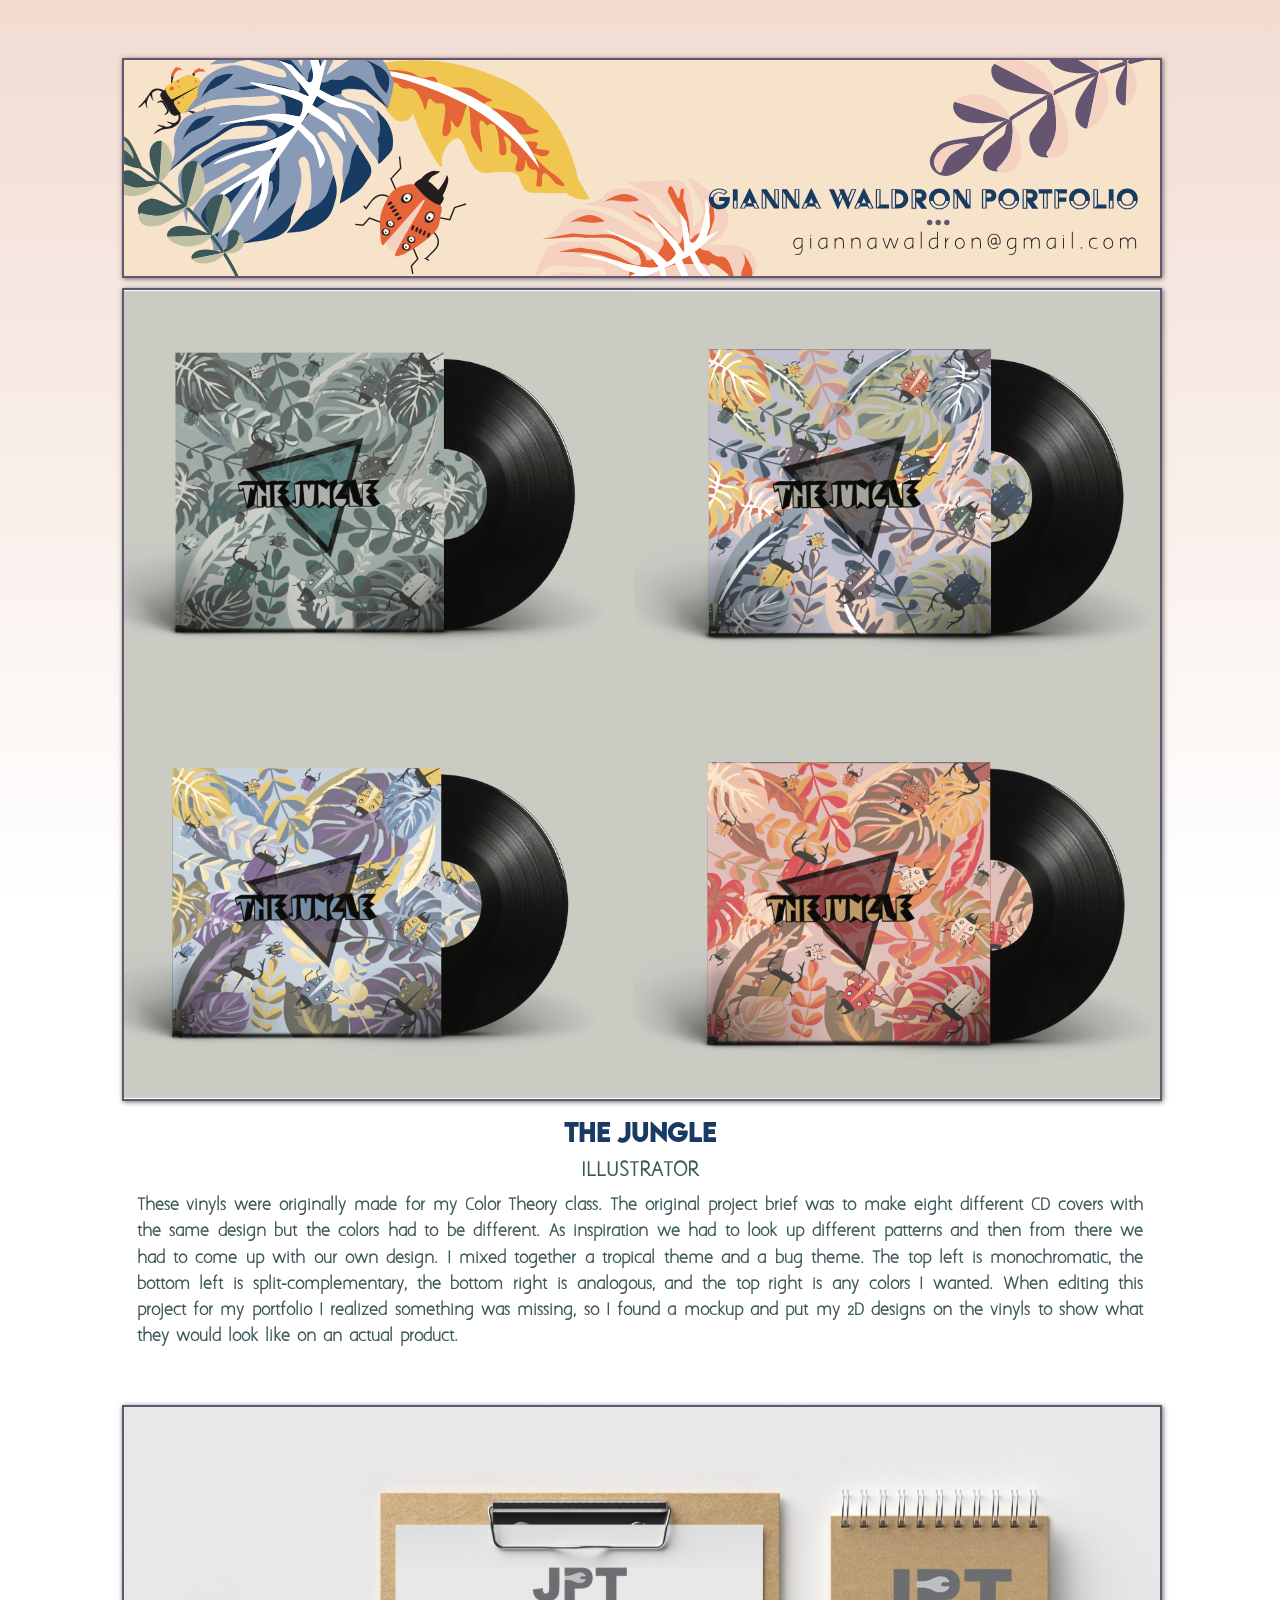
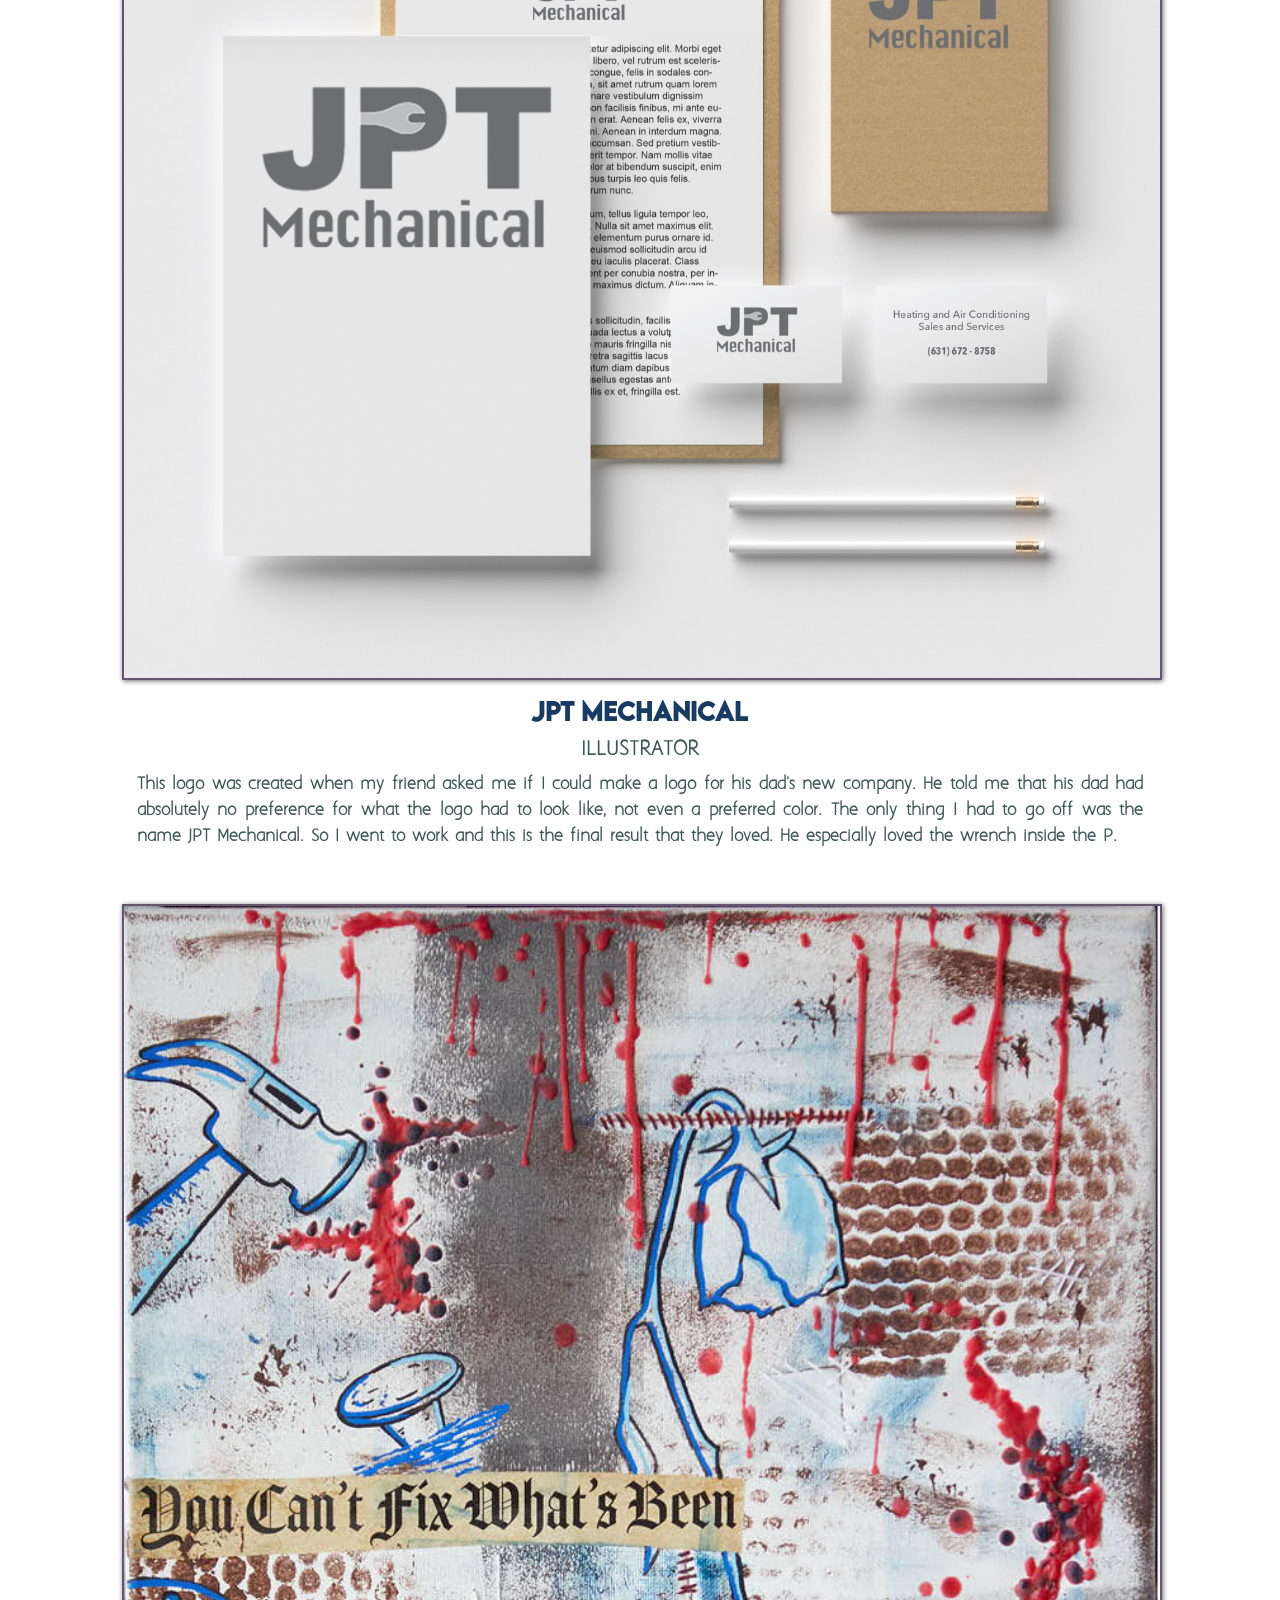
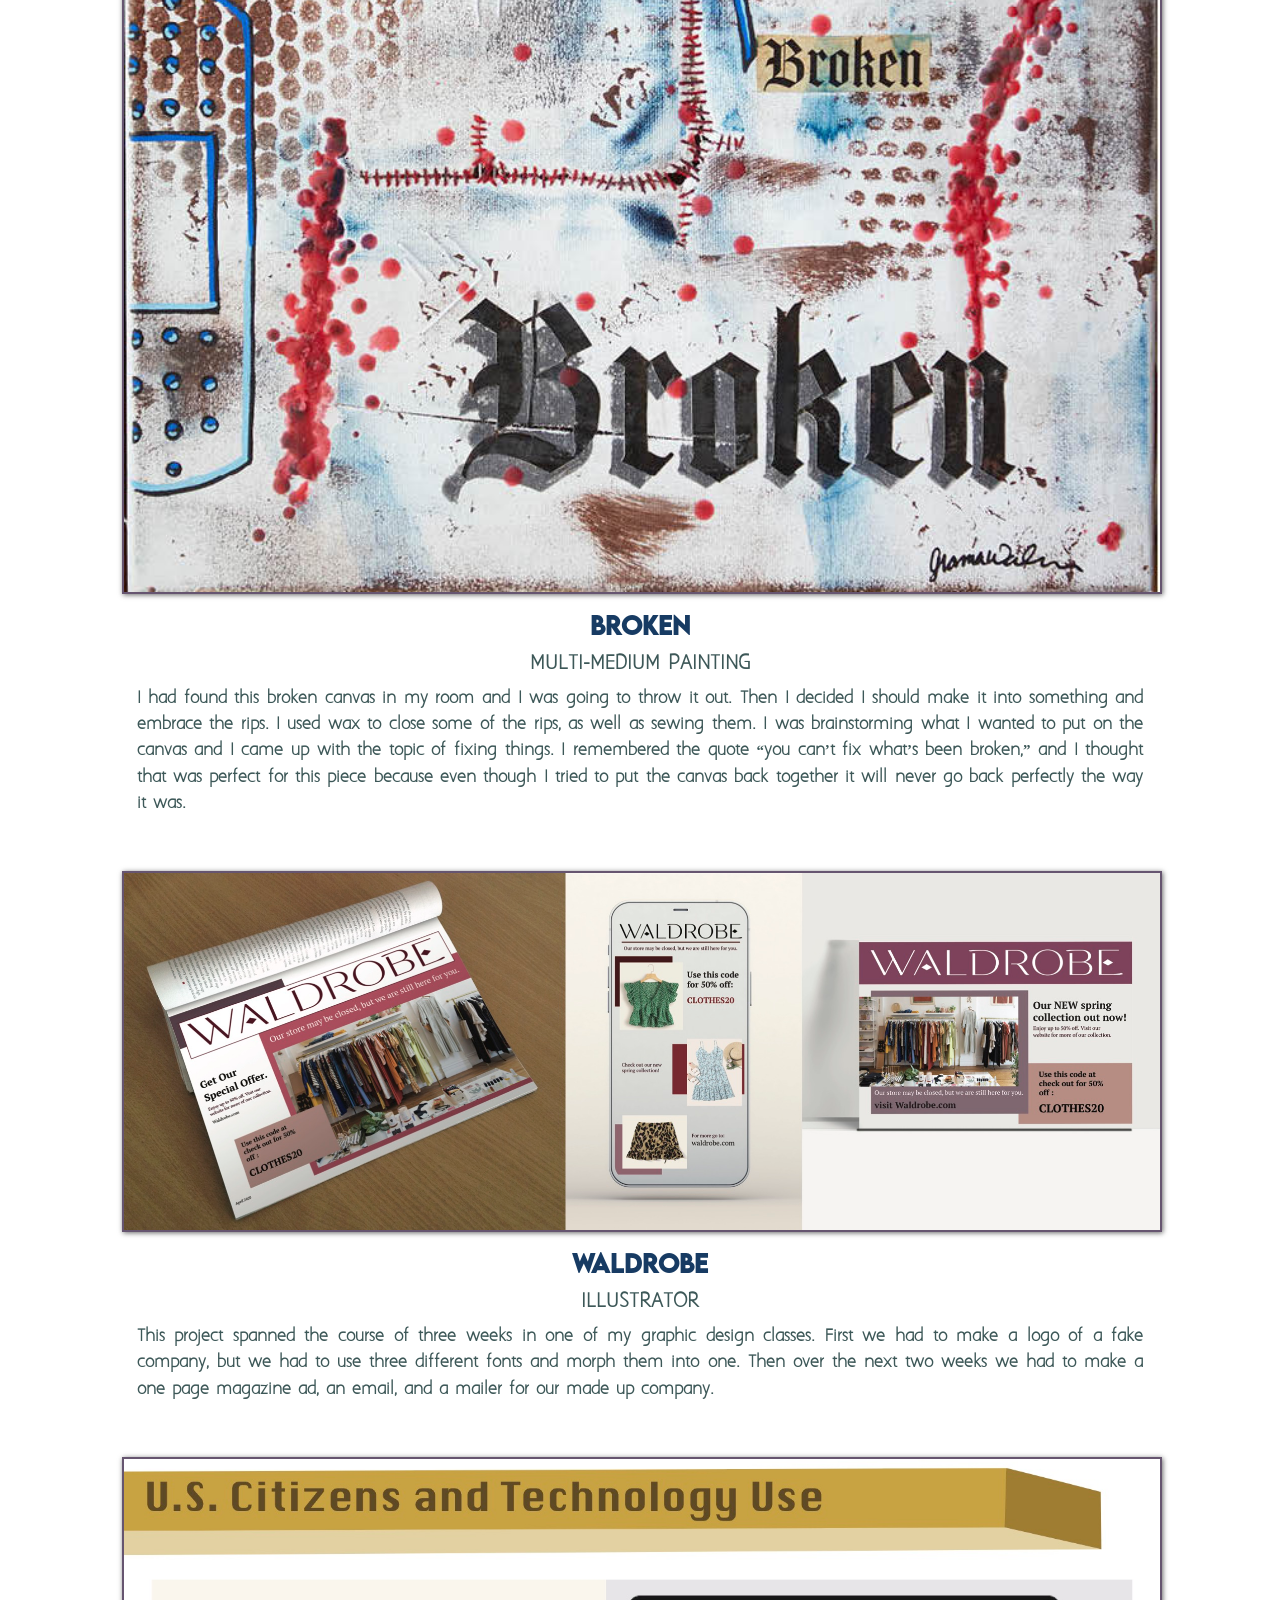
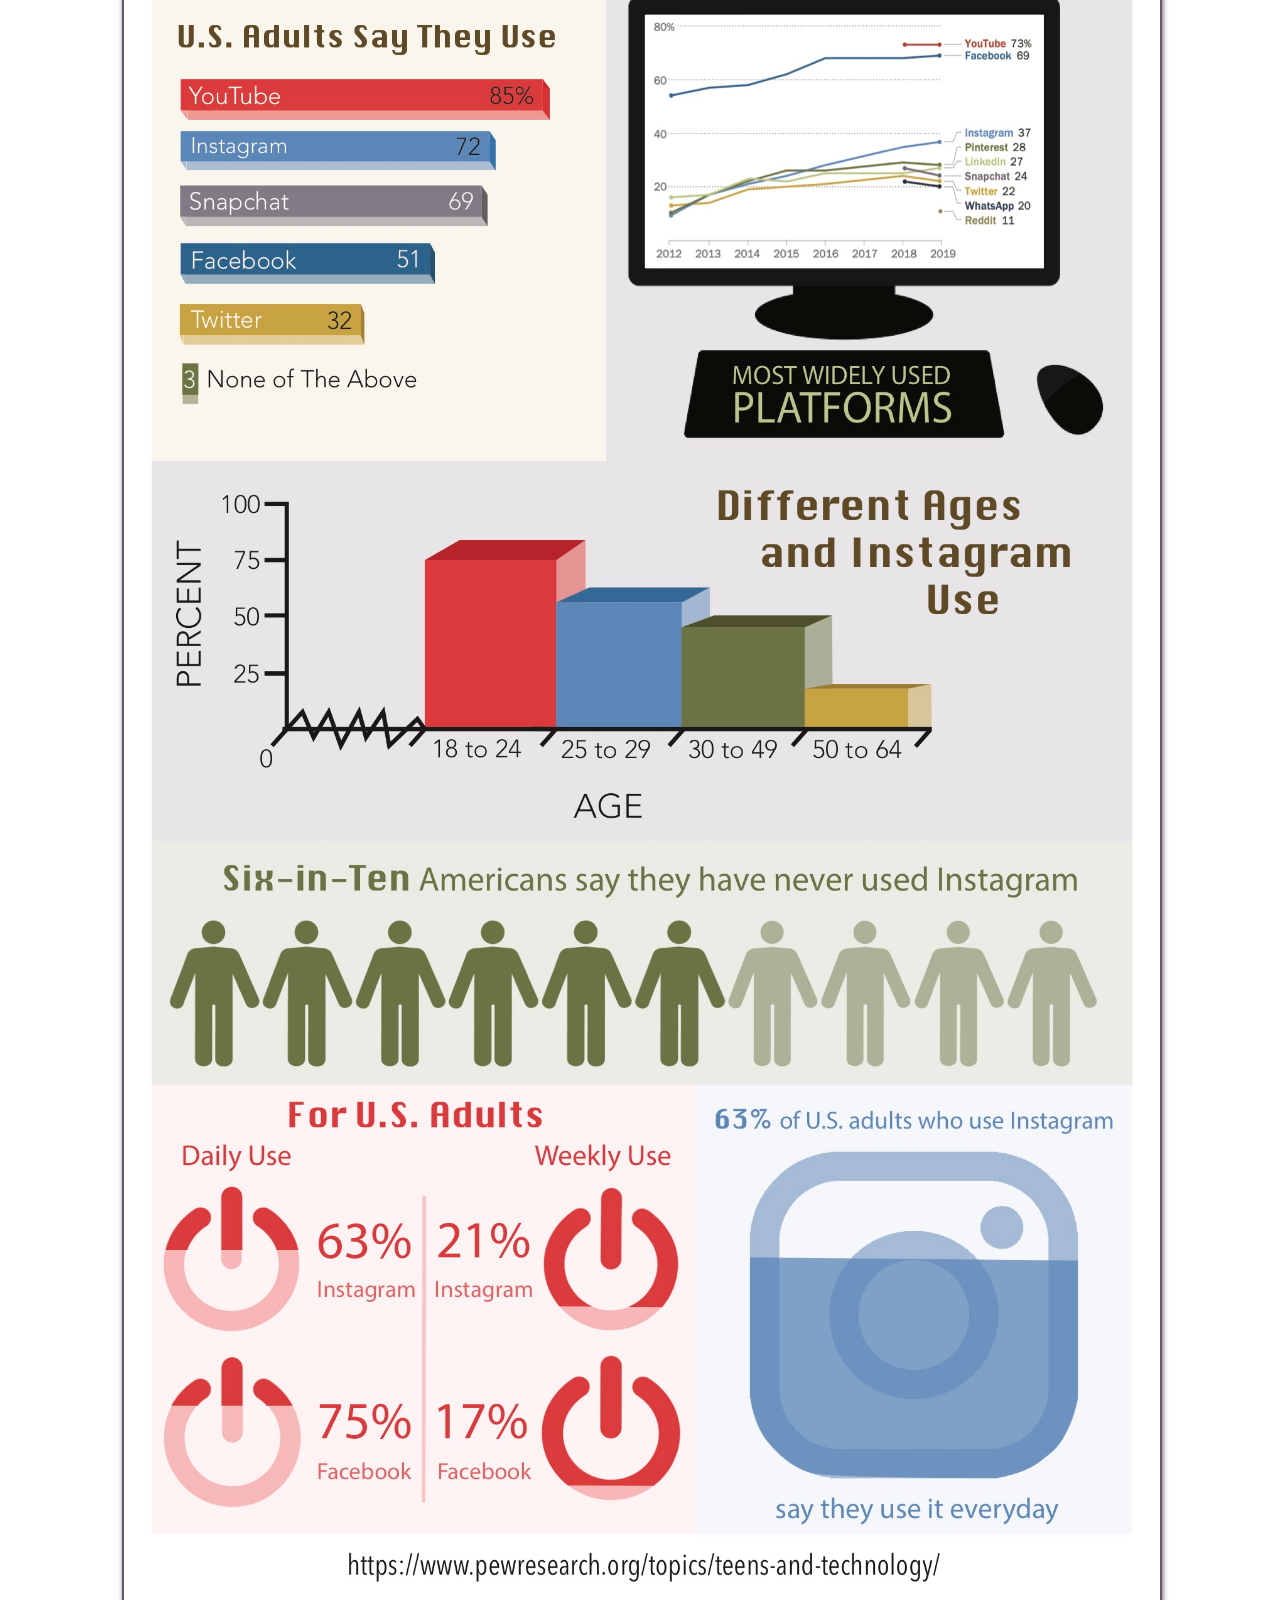
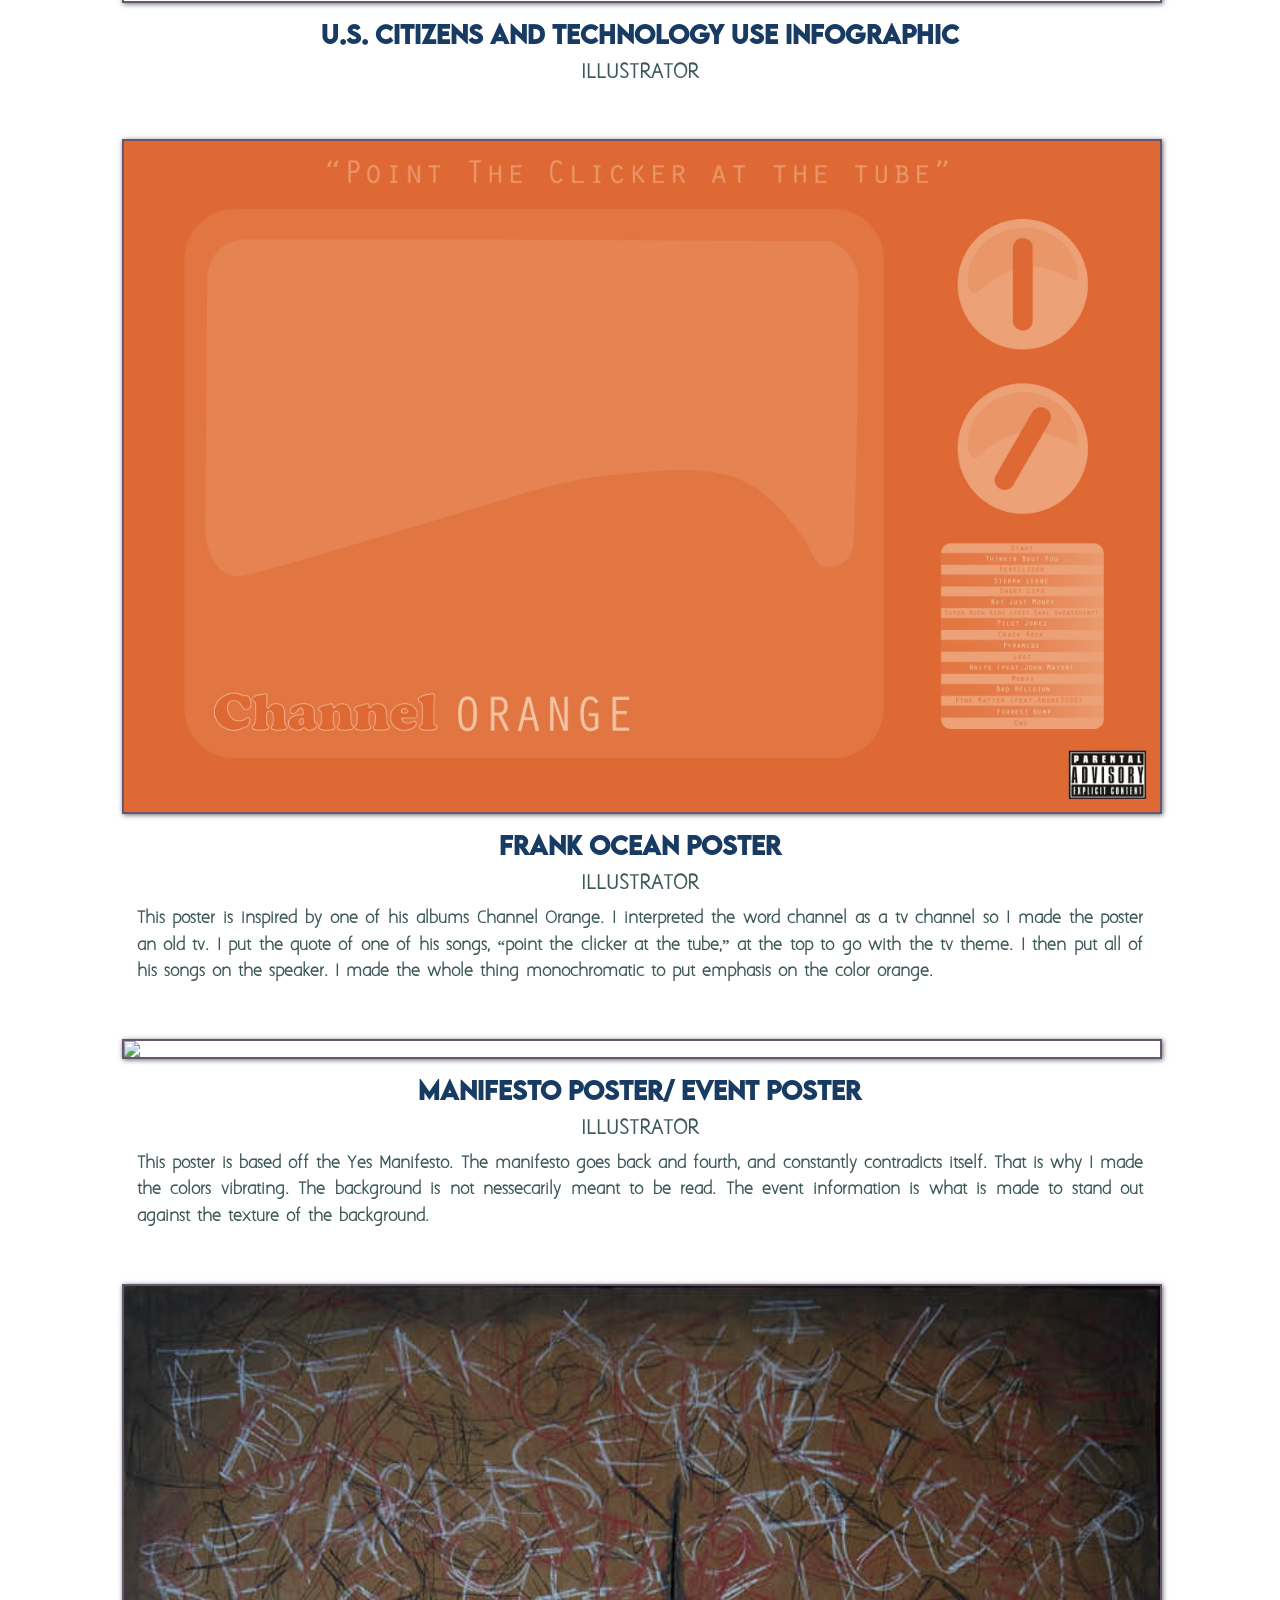
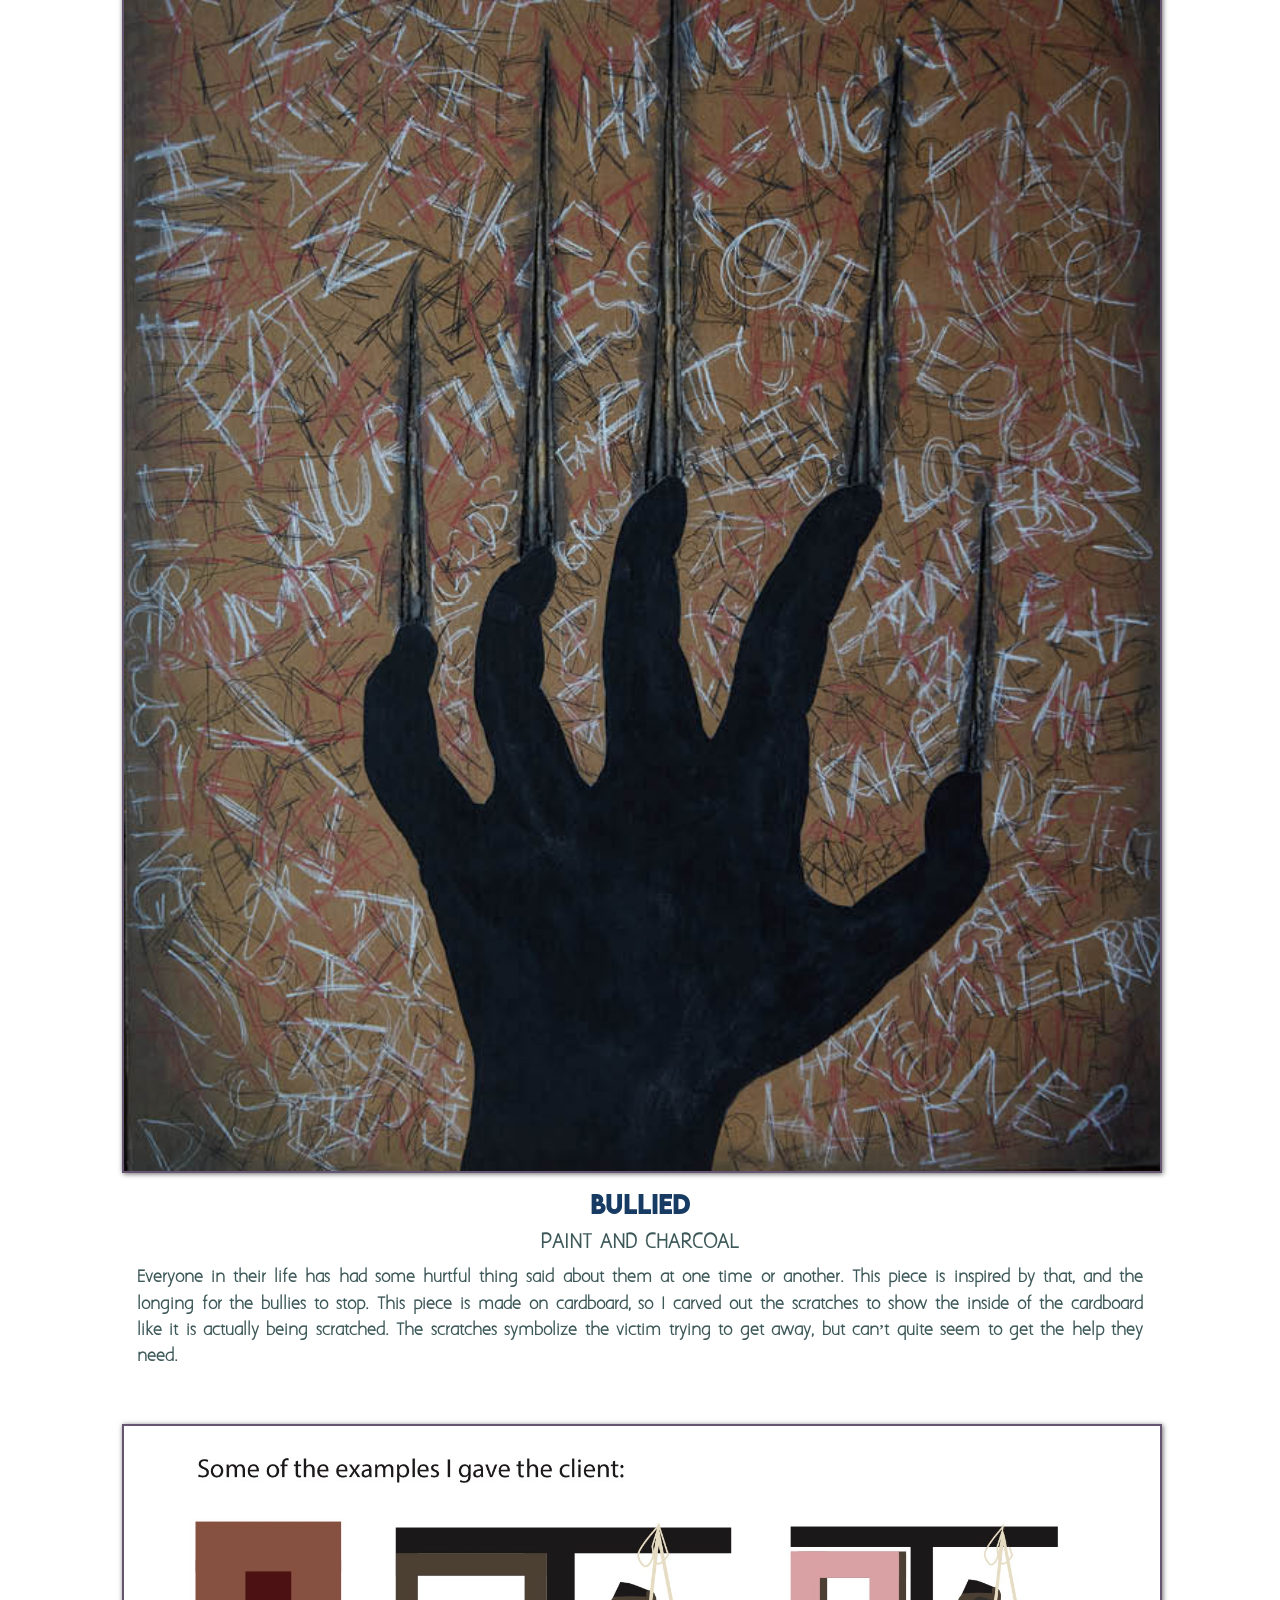
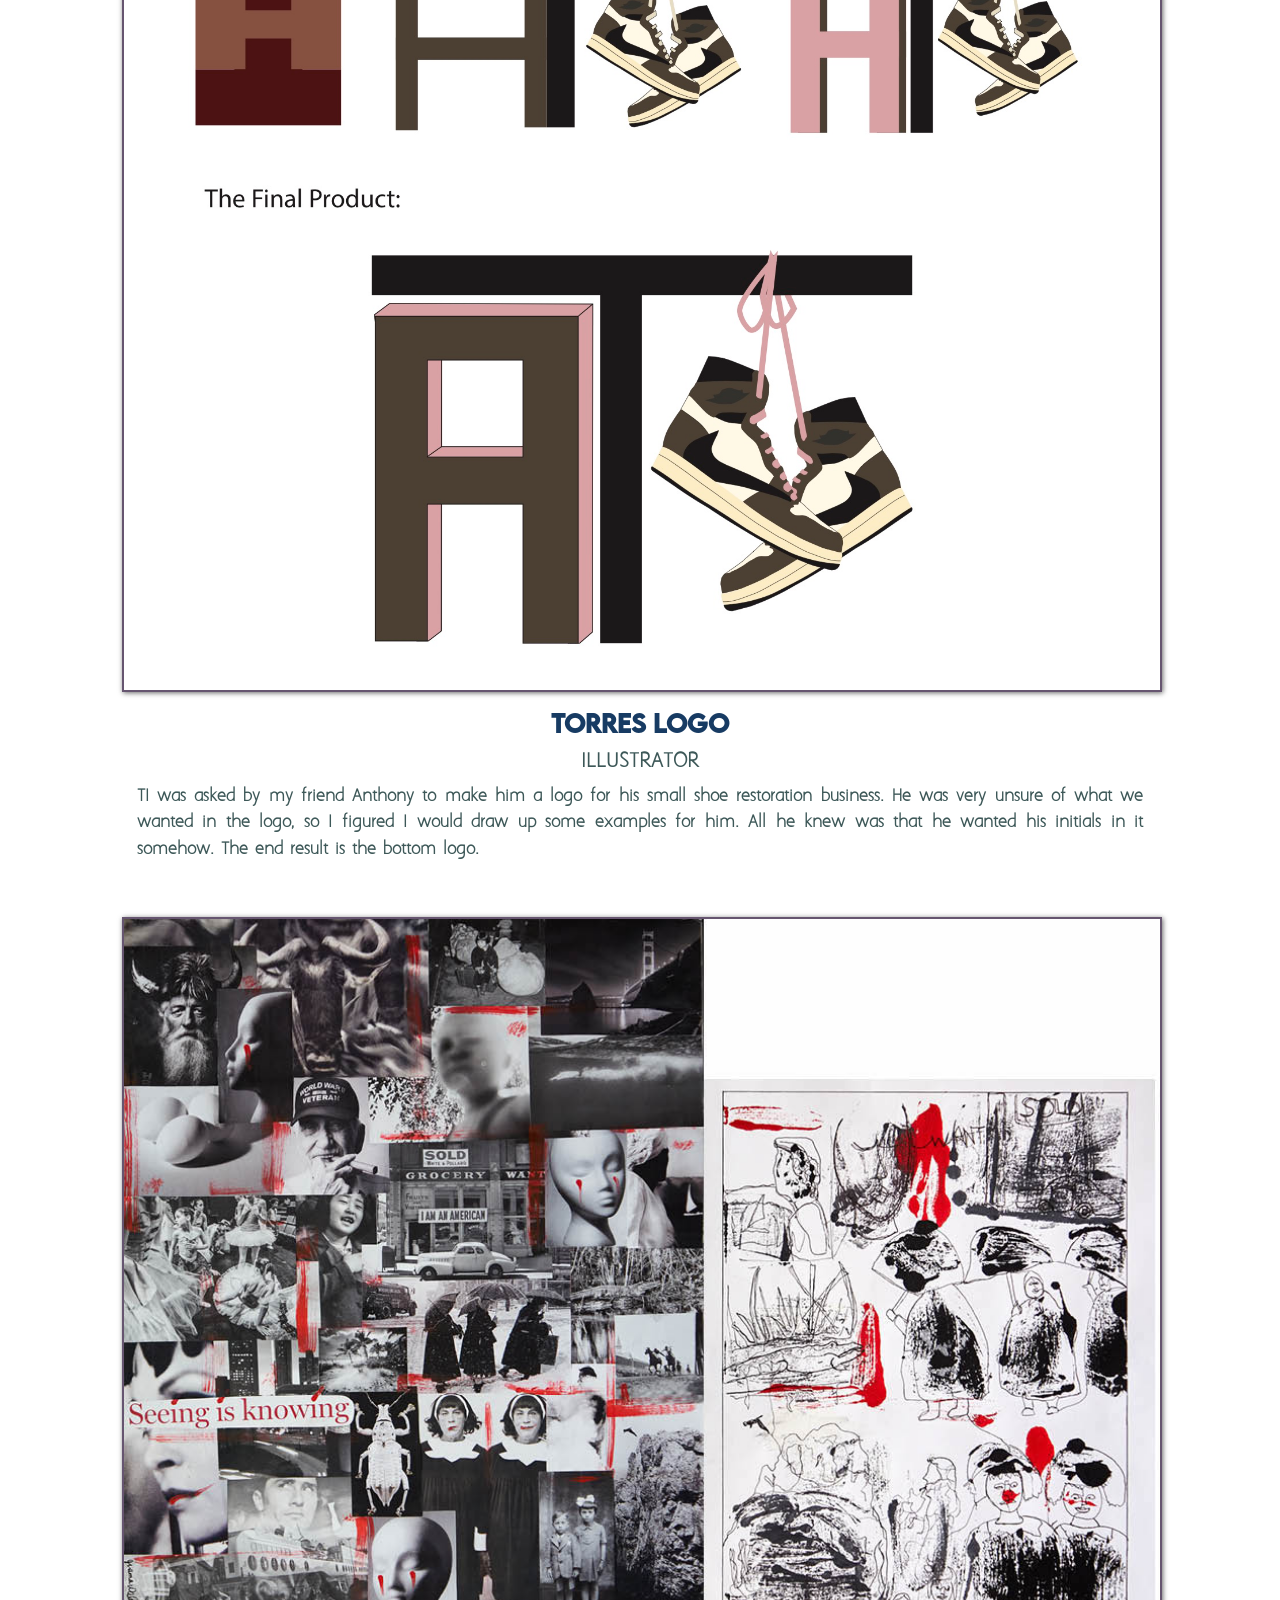
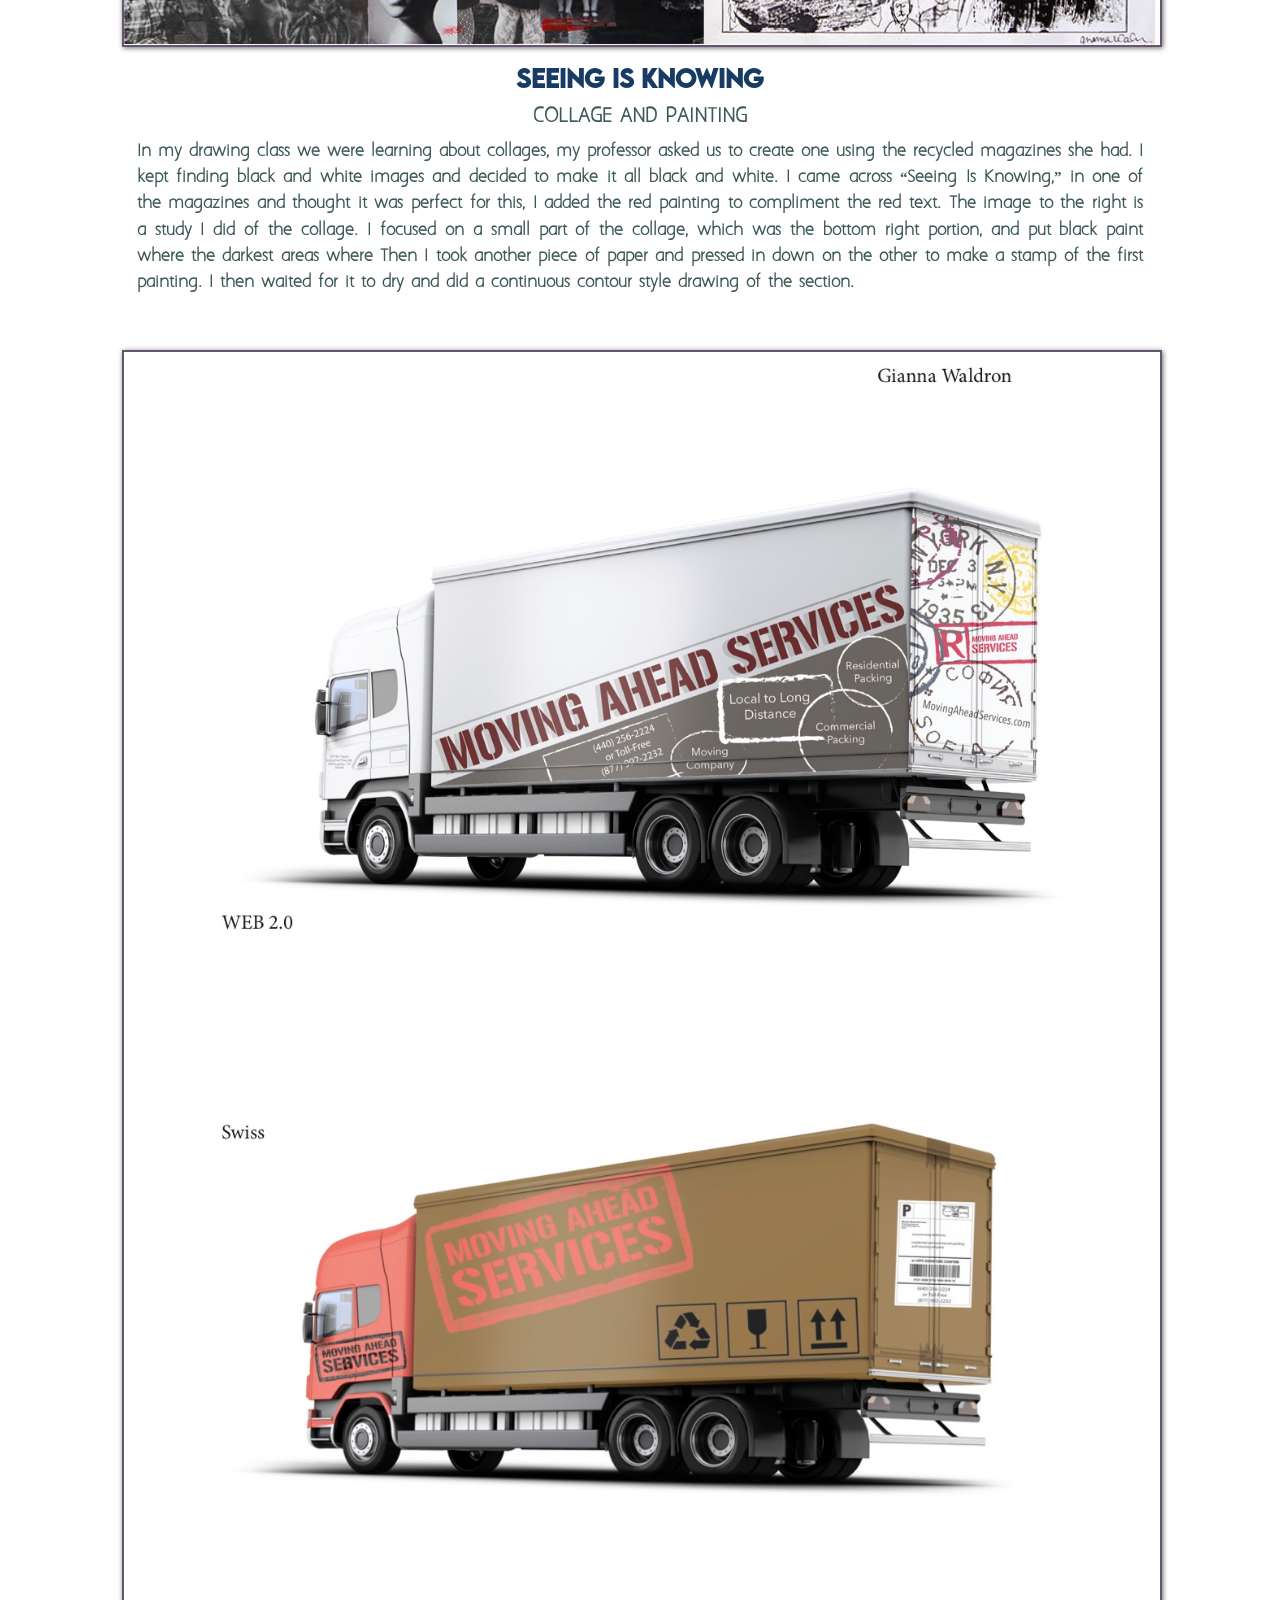
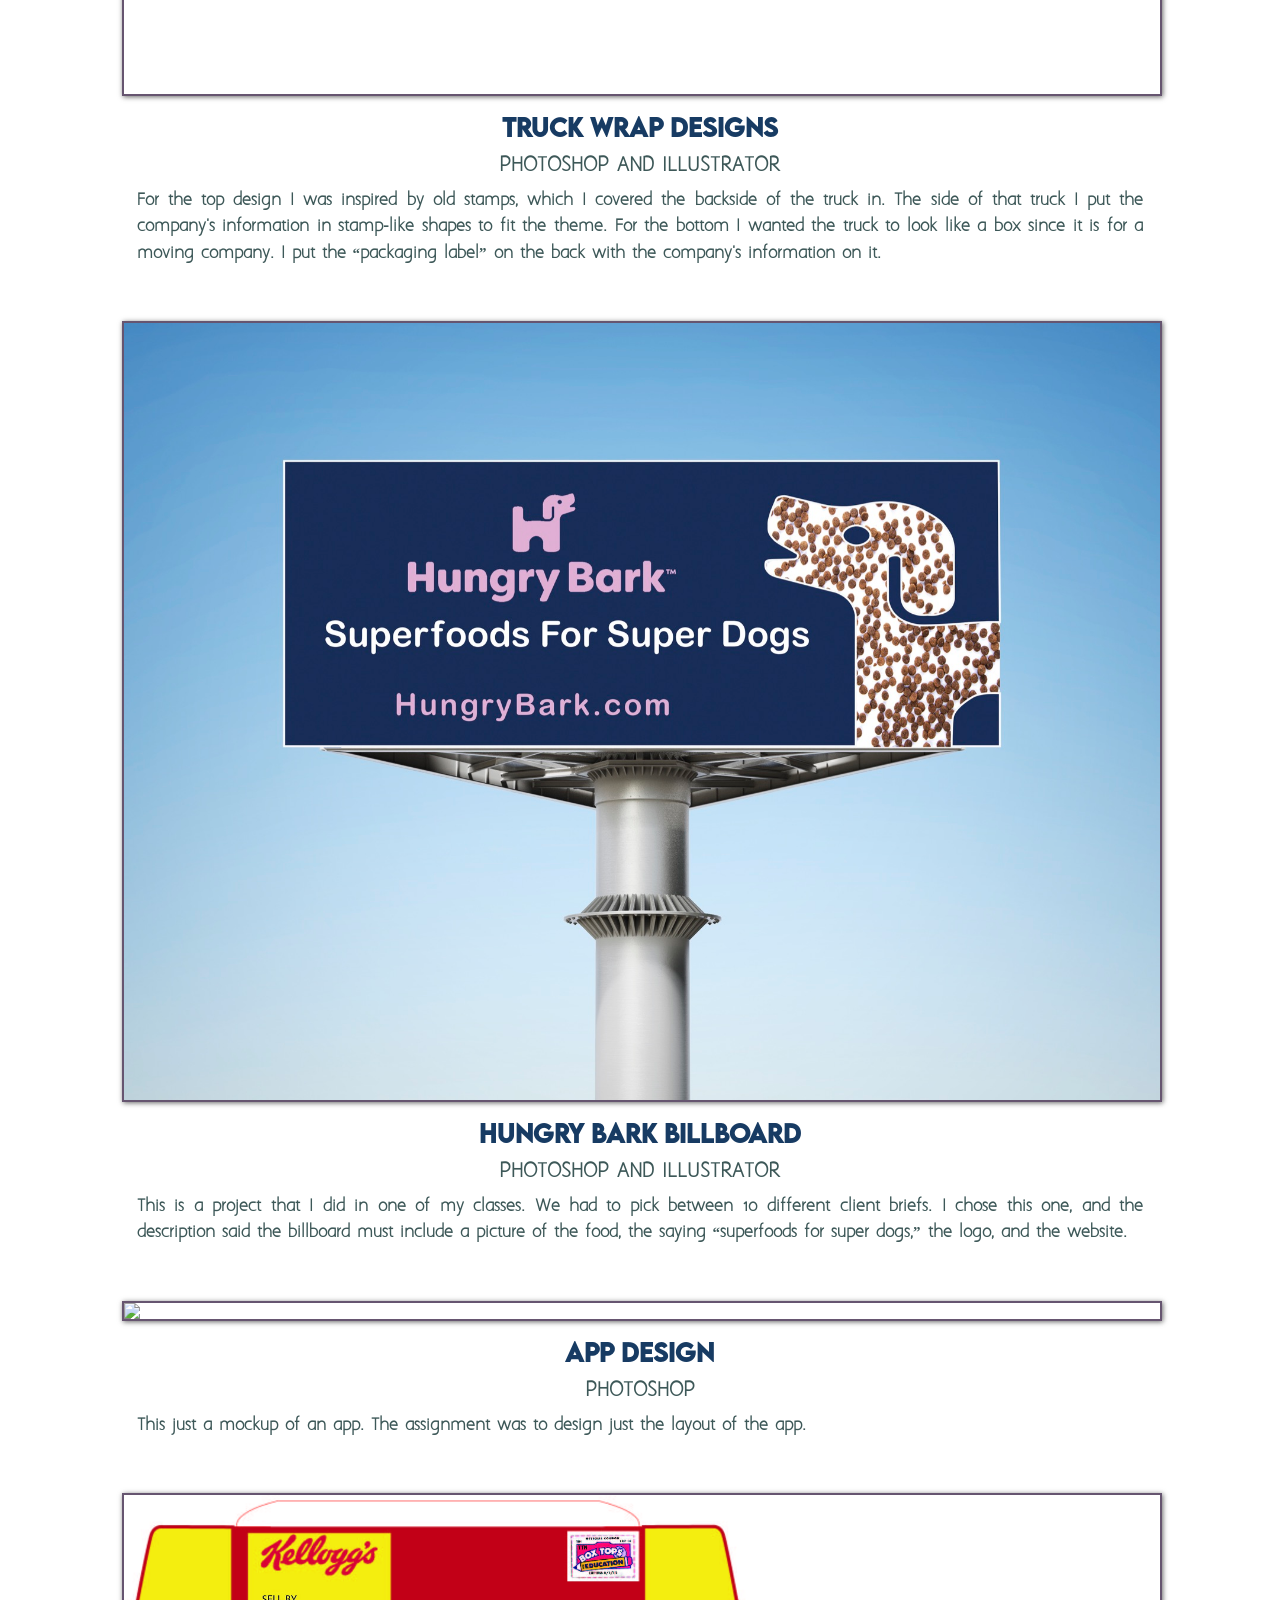
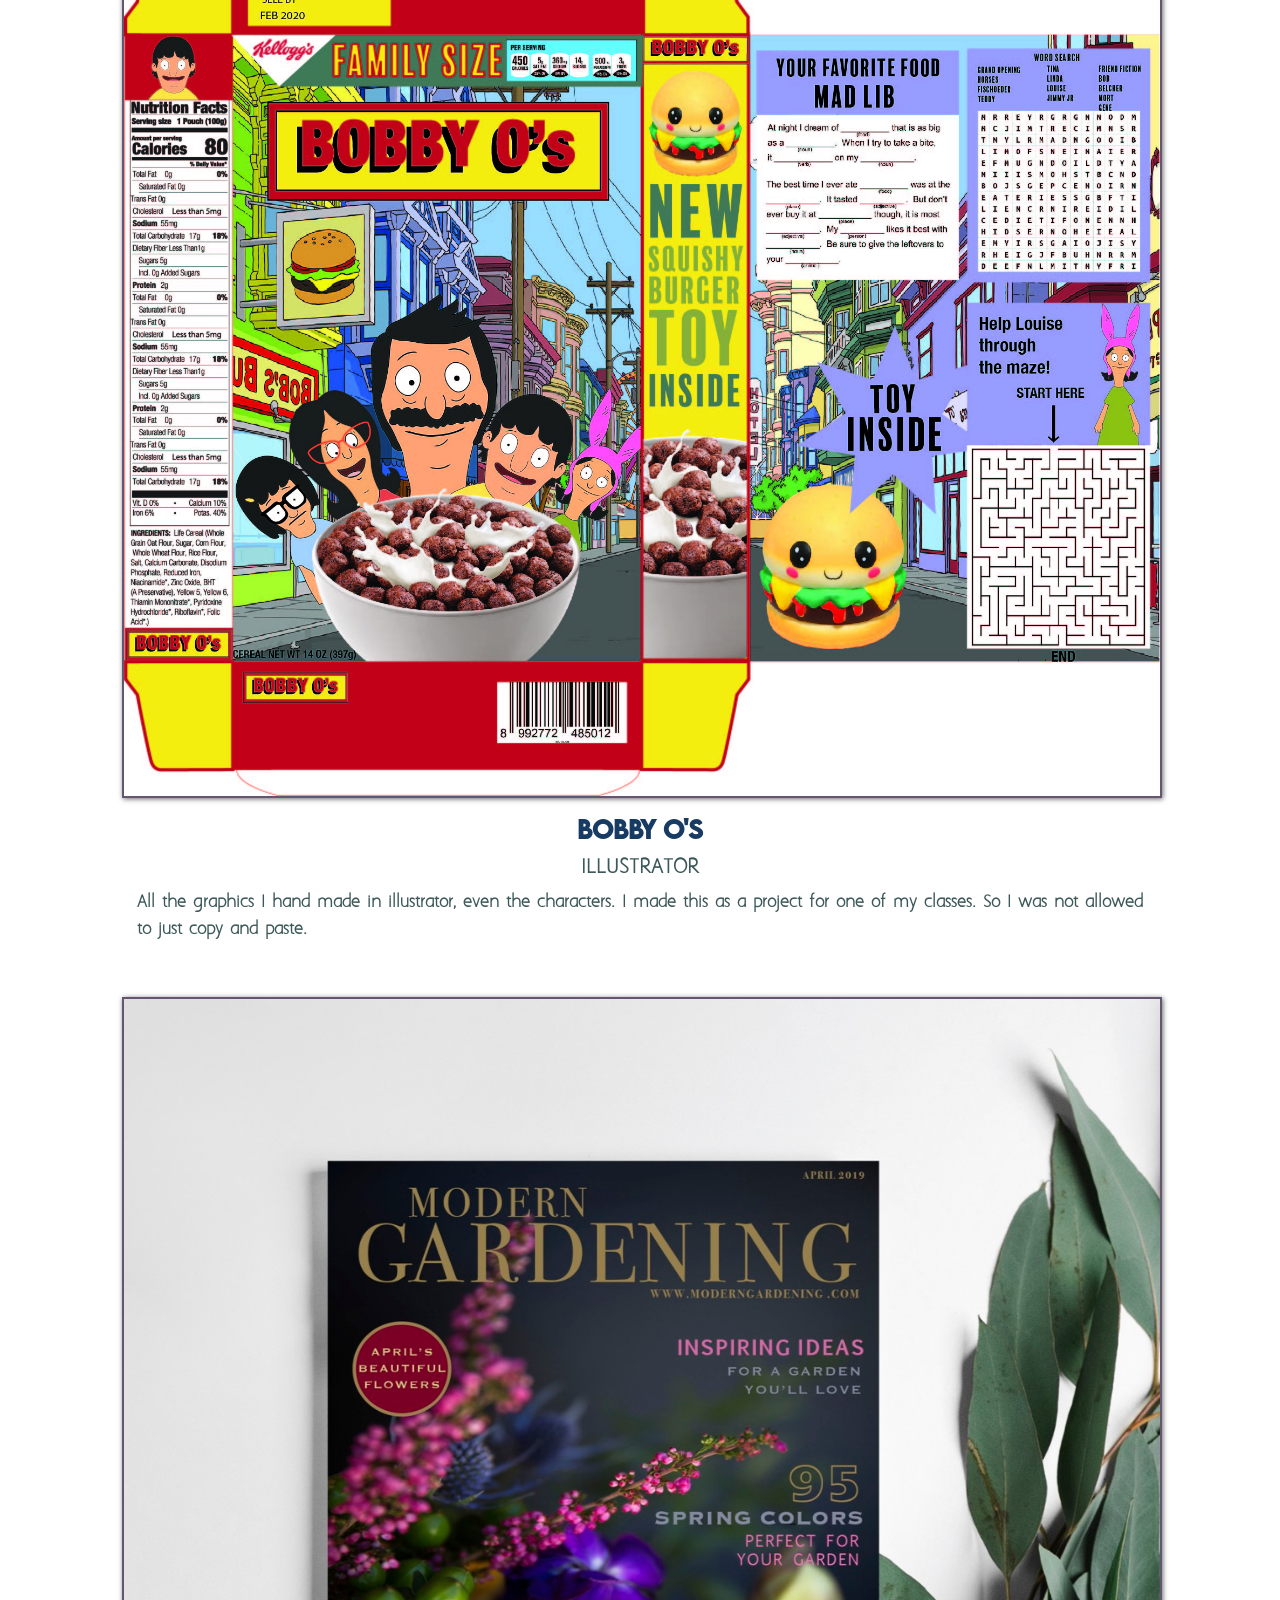
==== index.html @ 0e9a2d35 "Initial commit" ====
<!doctype html>
<html>
<head>
<title>Portfolio</title>
<link rel="stylesheet" type="text/css" href="style.css" media="screen">
</head>
<body>
<a name="top"></a>
<div id="wrapper">
<div id="content">
<div id="top">
<a href="mailto:jsmith@gmail.com"><img src="images/giannawaldron.svg"></a>
</div>
<div id="top-alt">
<a href="mailto:giannawaldron@gmail.com"><img src="images/giannawaldronsm.svg"></a>
</div>
<img src="images/1.jpg">
<h3>The Jungle</h3>
<h4>Illustrator</h4> 
<h5>These vinyls were originally made for my Color Theory class. The original project brief was to make eight different CD covers with the same design but the colors had to be different. As inspiration we had to look up different patterns and then from there we had to come up with our own design. I mixed together a tropical theme and a bug theme. The top left is monochromatic, the bottom left is split-complementary, the bottom right is analogous, and the top right is any colors I wanted. When editing this project for my portfolio I realized something was missing, so I found a mockup and put my 2D designs on the vinyls to show what they would look like on an actual product.   
</h5>
<img src="images/2.jpg">
<h3>JPT Mechanical</h3>
<h4>Illustrator</h4> 
<h5>This logo was created when my friend asked me if I could make a logo for his dad's new company. He told me that his dad had absolutely no preference for what the logo had to look like, not even a preferred color. The only thing I had to go off was the name JPT Mechanical. So I went to work and this is the final result that they loved. He especially loved the wrench inside the P. 
</h5>
<img src="images/3.jpg">
<h3>Broken</h3>
<h4>Multi-medium Painting</h4> 
<h5>I had found this broken canvas in my room and I was going to throw it out. Then I decided I should make it into something and embrace the rips. I used wax to close some of the rips, as well as sewing them. I was brainstorming what I wanted to put on the canvas and I came up with the topic of fixing things. I remembered the quote “you can’t fix what’s been broken,” and I thought that was perfect for this piece because even though I tried to put the canvas back together it will never go back perfectly the way it was. </h5>
<img src="images/4.jpg">
<h3>Waldrobe</h3>
<h4>Illustrator</h4> 
<h5>This project spanned the course of three weeks in one of my graphic design classes. First we had to make a logo of a fake company, but we had to use three different fonts and morph them into one. Then over the next two weeks we had to make a one page magazine ad, an email, and a mailer for our made up company. </h5>
<img src="images/5.jpg">
<h3>U.S. Citizens and Technology Use Infographic</h3>
<h4>Illustrator</h4> 
<h5></h5>
<img src="images/6.jpg">
<h3>Frank Ocean Poster</h3>
<h4>Illustrator</h4> 
<h5>This poster is inspired by one of his albums Channel Orange. I interpreted the word channel as a tv channel so I made the poster an old tv. I put the quote of one of his songs, “point the clicker at the tube,” at the top to go with the tv theme. I then put all of his songs on the speaker. I made the whole thing monochromatic to put emphasis on the color orange. 
</h5>
<img src="images/22.jpg">
<h3>Manifesto poster/ Event Poster</h3>
<h4>Illustrator</h4> 
<h5>This poster is based off the Yes Manifesto. The manifesto goes back and fourth, and constantly contradicts itself. That is why I made the colors vibrating. The background is not nessecarily meant to be read. The event information is what is made to stand out against the texture of the background. 
</h5>
<img src="images/7.jpg">
<h3>Bullied</h3>
<h4>Paint and Charcoal</h4> 
<h5>Everyone in their life has had some hurtful thing said about them at one time or another. This piece is inspired by that, and the longing for the bullies to stop. This piece is made on cardboard, so I carved out the scratches to show the inside of the cardboard like it is actually being scratched. The scratches symbolize the victim trying to get away, but can’t quite seem to get the help they need. </h5>
<img src="images/8.jpg">
<h3>Torres Logo</h3>
<h4>Illustrator</h4> 
<h5>TI was asked by my friend Anthony to make him a logo for his small shoe restoration business. He was very unsure of what we wanted in the logo, so I figured I would draw up some examples for him. All he knew was that he wanted his initials in it somehow. The end result is the bottom logo. </h5>
<img src="images/9.jpg">
<h3>Seeing Is Knowing</h3>
<h4>Collage and Painting</h4> 
<h5>In my drawing class we were learning about collages, my professor asked us to create one using the recycled magazines she had. I kept finding black and white images and decided to make it all black and white. I came across “Seeing Is Knowing,” in one of the magazines and thought it was perfect for this, I added the red painting to compliment the red text. The image to the right is a study I did of the collage. I focused on a small part of the collage, which was the bottom right portion, and put black paint where the darkest areas where Then I took another piece of paper and pressed in down on the other to make a stamp of the first painting. I then waited for it to dry and did a continuous contour style drawing of the section.  </h5>
<img src="images/10.jpg">
<h3>Truck Wrap Designs</h3>
<h4>Photoshop and illustrator</h4> 
<h5>For the top design I was inspired by old stamps, which I covered the backside of the truck in. The side of that truck I put the company's information in stamp-like shapes to fit the theme. For the bottom I wanted the truck to look like a box since it is for a moving company. I put the “packaging label” on the back with the company's information on it. </h5>
<img src="images/11.jpg">
<h3>Hungry Bark Billboard</h3>
<h4>Photoshop and illustrator</h4> 
<h5>
This is a project that I did in one of my classes. We had to pick between 10 different client briefs. I chose this one, and the description said the billboard must include a picture of the food, the saying “superfoods for super dogs,” the logo, and the website.
</h5>
<img src="images/21.jpg">
<h3>App design</h3>
<h4>Photoshop</h4> 
<h5>This just a mockup of an app. The assignment was to design just the layout of the app.</h5>
<img src="images/13.jpg">
<h3>Bobby O's</h3>
<h4>Illustrator</h4> 
<h5>All the graphics I hand made in illustrator, even the characters. I made this as a project for one of my classes. So I was not allowed to just copy and paste.  </h5>
<img src="images/14.jpg">
<h3>Modern Gardening</h3>
<h4>Photoshop</h4> 
<h5></h5>
<img src="images/15.jpg">
<h3>Infographic 2</h3>
<h4>Illustrator</h4> 
<h5></h5>
<img src="images/16.jpg">
<h3>Invisible</h3>
<h4>Photoshop</h4> 
<h5>I made this movie poster in my photoshop class. We had to find a picture on the internet and make it your own, to fit the concept of the movie poster. </h5>
<img src="images/17.jpg">
<h3>Explore</h3>
<h4>Photoshop</h4> 
<h5>I made three different styles for this travel magazine concept. I tried to take a more modern appraoch to magazone cover designs.  </h5>
<img src="images/18.jpg">
<h3>Business Card Design</h3>
<h4>illustrator</h4> 
<h5></h5>
<img src="images/23.jpg">
<h3>Mantra Logo</h3>
<h4>Illustrator</h4> 
<h5>This is on is my first projects at The New School. We were tasked with creating a logo of a mantra we like. I made this design because everyones reality is different, that is why "reality" is breaking through the box. The box symbolizes a person. I also tilted the letters to fit of shapping ones reality. </h5>
<img src="images/20.jpg">
<h3>My logo</h3>
<h4>Illustrator</h4> 
<h5>In my first ever graphic design class I was asked to make a logo that incorporates something about us as well as my name. I made tons of sketches, and came up with the idea of turning the G in my name, into a paint can. Since I love to paint I thought this would be perfect, and my professor wound up loving it. </h5>


</div>

<footer>
<a href="#top"> | Go to Top |</a>
</footer>

</div>

</body>
</html>
---- style.css ----
body {
background: linear-gradient(to bottom, rgba(242, 220, 210, 1), rgba(255,255,255,0));;
font-family: Verdana, Arial, Helvetica, sans-serif;
background-attachment: fixed;
margin:0px 0px;	
}

@font-face {
  font-family: myFirstFont;
  src: url(fonts/sunshine-light.ttf);
}
@font-face {
  font-family: body;
  src: url("fonts/body.ttf");
}
@font-face {
  font-family: title;
  src: url("fonts/lemonmilk.ttf");
}


h1 {
	text-transform: uppercase;
}

h2 {	
}

h3 {
color:dimgray;	
text-align:center;
font-family: title;
color:#173b63;
text-transform:uppercase;
font-size:24px;
margin:15px 0px 0px 0px;	
}

h4 {
color:#3d5858;	
text-align:center;
text-transform: uppercase;
font-family: body;
font-size:18px;
margin:10px 0px 0px 0px;
}

h5 {
color:#3d5858;
text-align:justify;
font-family: body;
font-size:15px;
padding:0px 15px;
line-height: 1.75; 
margin:10px 0px 55px 0px
}



#wrapper {
margin: 0px auto;
width: 90%;
transition:1s;
}

#top img:hover {
	opacity:.8;
	margin:0px 0px;
	transition:.5s;
}

#top img {
	transition:.5s;
}

#top-alt {
	display:none;
}

header {
	padding:5px 0px 0px 0px;
	width:100%;
	background-color:white;
}

header h1, a {
	color : #000;
	font-size: 20px;
	padding:0px 0px 10px 30px;
}

#content {
	margin:0px auto;
	padding:2px 0px;	
	text-align: left;
	width:90%;
}

#content p {
	font-size:14px;
	line-height:1.5em;
	padding: 10px 20px;
}

#content img {
	width:100%;
	margin:10px auto;
	display:block;
	box-shadow:1px 1px 5px dimgray;
	border:solid 2px #665570	
}

footer {
	margin-top: 20px;
	border-top: 1px solid #AEAEAE;
	background: #173b63;
	padding: 10px 0px;
	text-align: center;
	font-size: 11px;
	width:100%
}

footer a,a:visited {
	color:white;
	text-decoration:none;
	font-size:14px;
	transition:.25s;
}

footer a:hover {
	color:lightgray;
	text-decoration:none;
	font-size:14px;
	transition:.25s;
}

@media only screen and (max-width: 620px) {
	
#wrapper {
margin: 0px auto;
width: 92%;
padding:0px 0px;
transition:1s;	
}	

#content {
width:100%;
margin:0px auto;	
}

#content img {
width:100%;
margin:0px auto;
display:block;
box-shadow:0px 0px 0px dimgray;
border:solid 0px #00667d	
}	

header {
width:90%;		
}
	
#content {
color:lightgray;		
}
footer {
margin-top: 20px;
border-top: 1px solid #AEAEAE;
padding: 10px 0px;
text-align: center;
font-size: 11px;
}
.column1 {
float: left;
width: 90%;
font-size:12px;
line-height: 1.5em;
}	
}

@media only screen and (max-width: 500px) {
	
#wrapper {
margin: -50px auto 0px auto;
width: 100%;
padding:0px 0px;
transition:1s;
}	

#top {
	display:none;
}
	
#top-alt {
	display:block;
}	

#content {
width:100%;
}

header {
width:100%;		
}	

footer {
font-size: 11px;
}
	
header h1 {
color: #000;
font-size: 20px;
padding: 0 0 0 10px;
}	
	
}
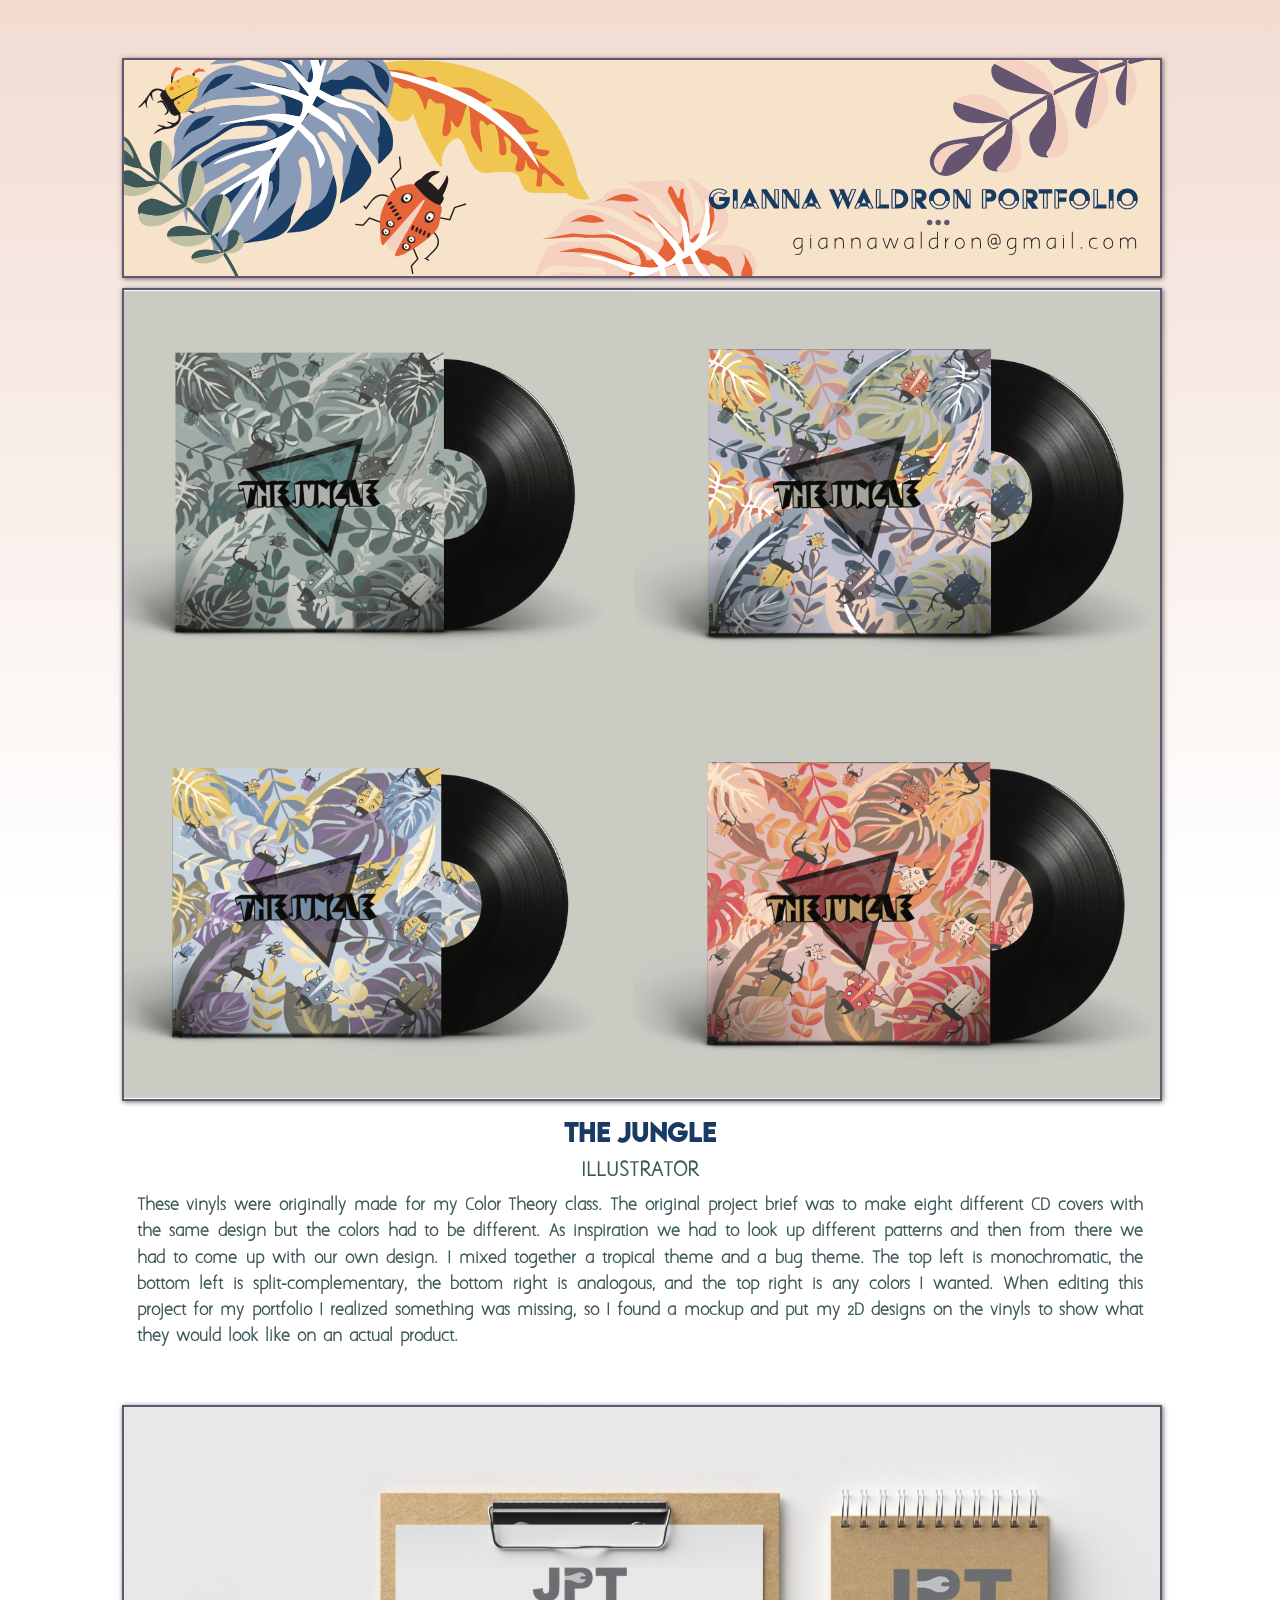
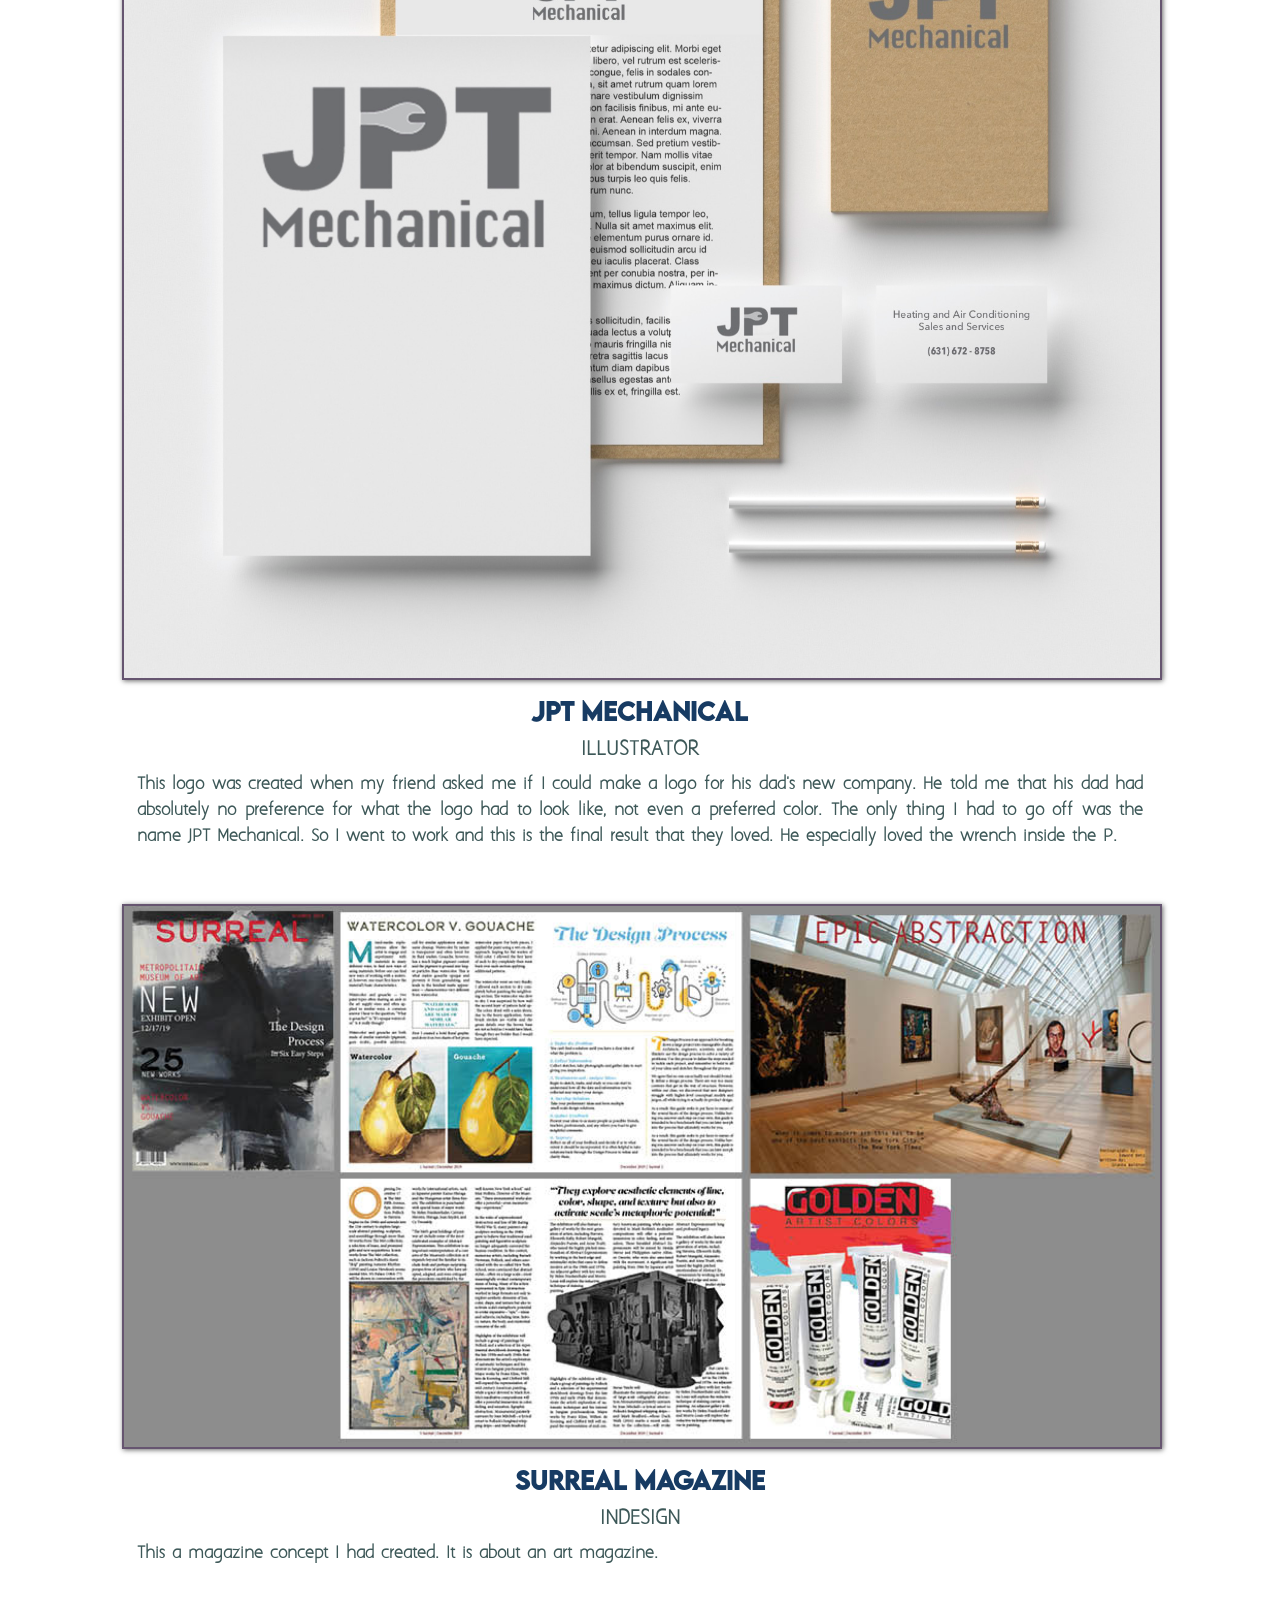
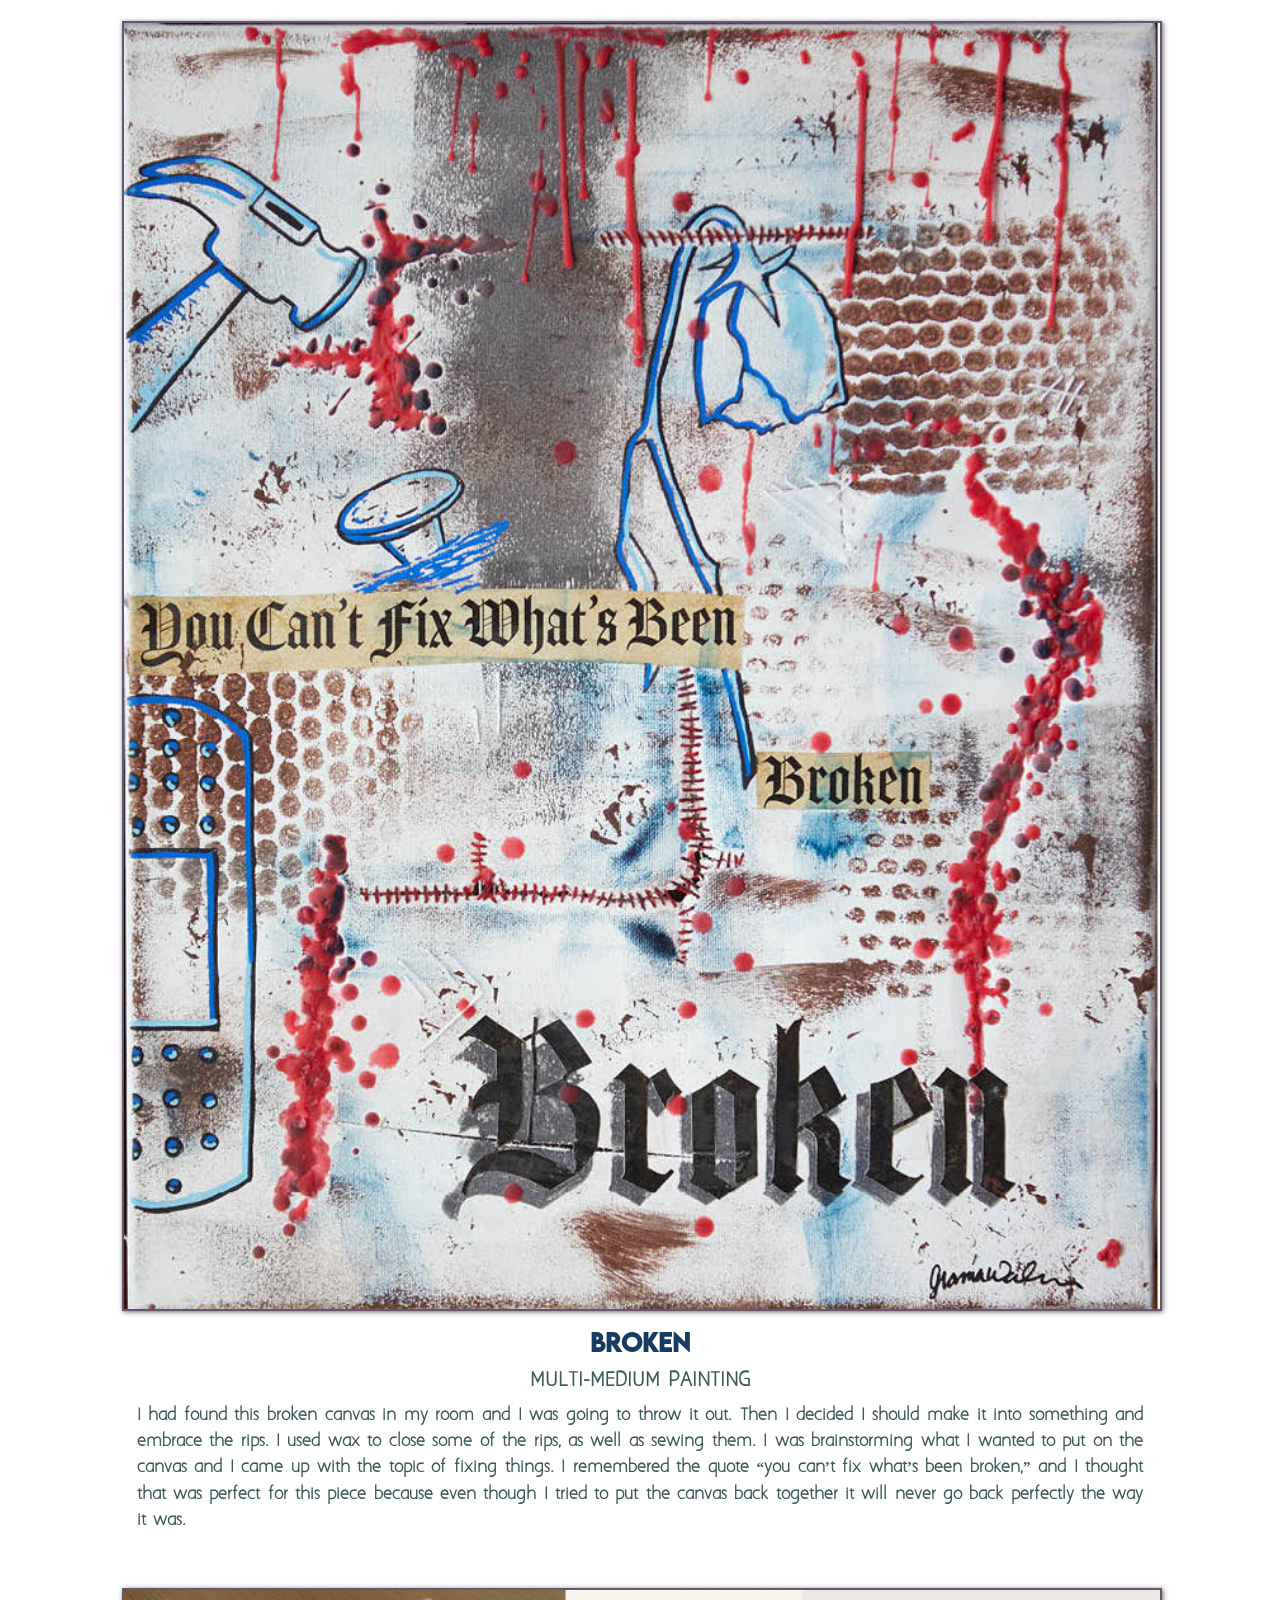
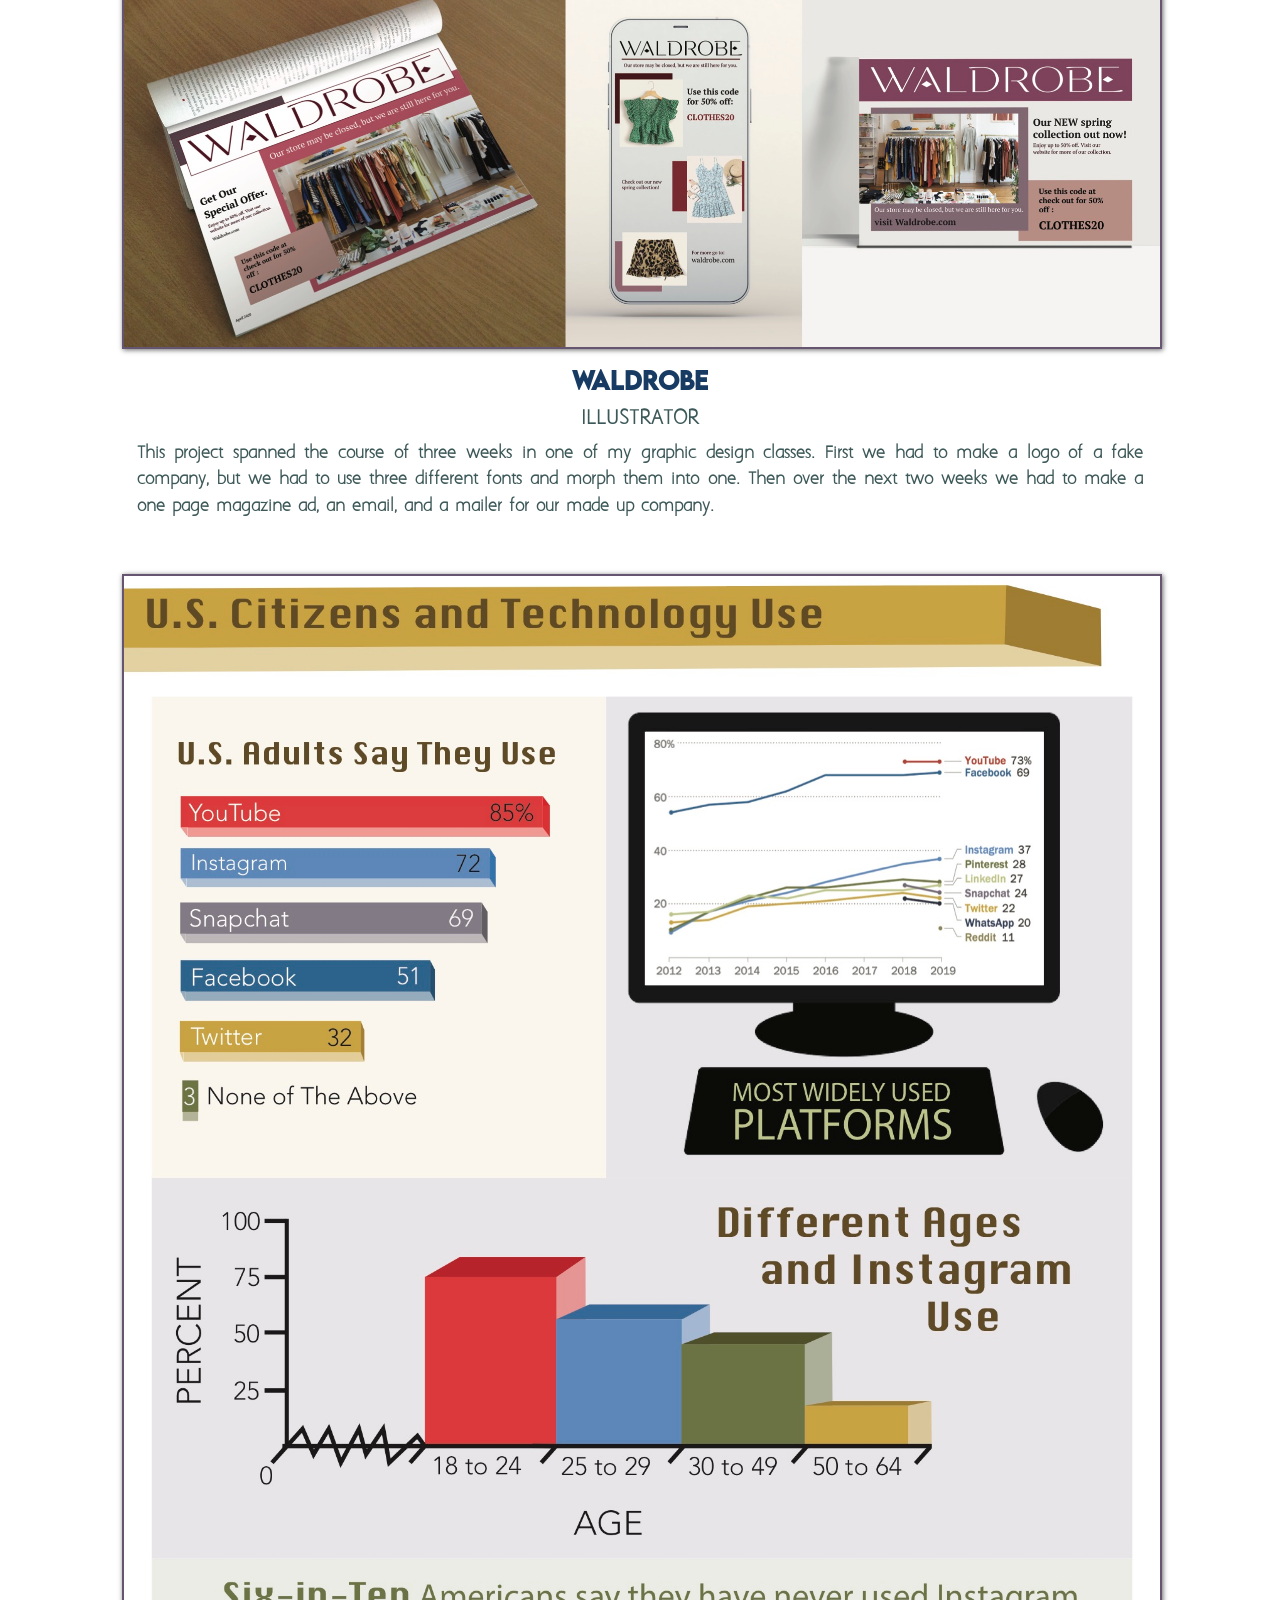
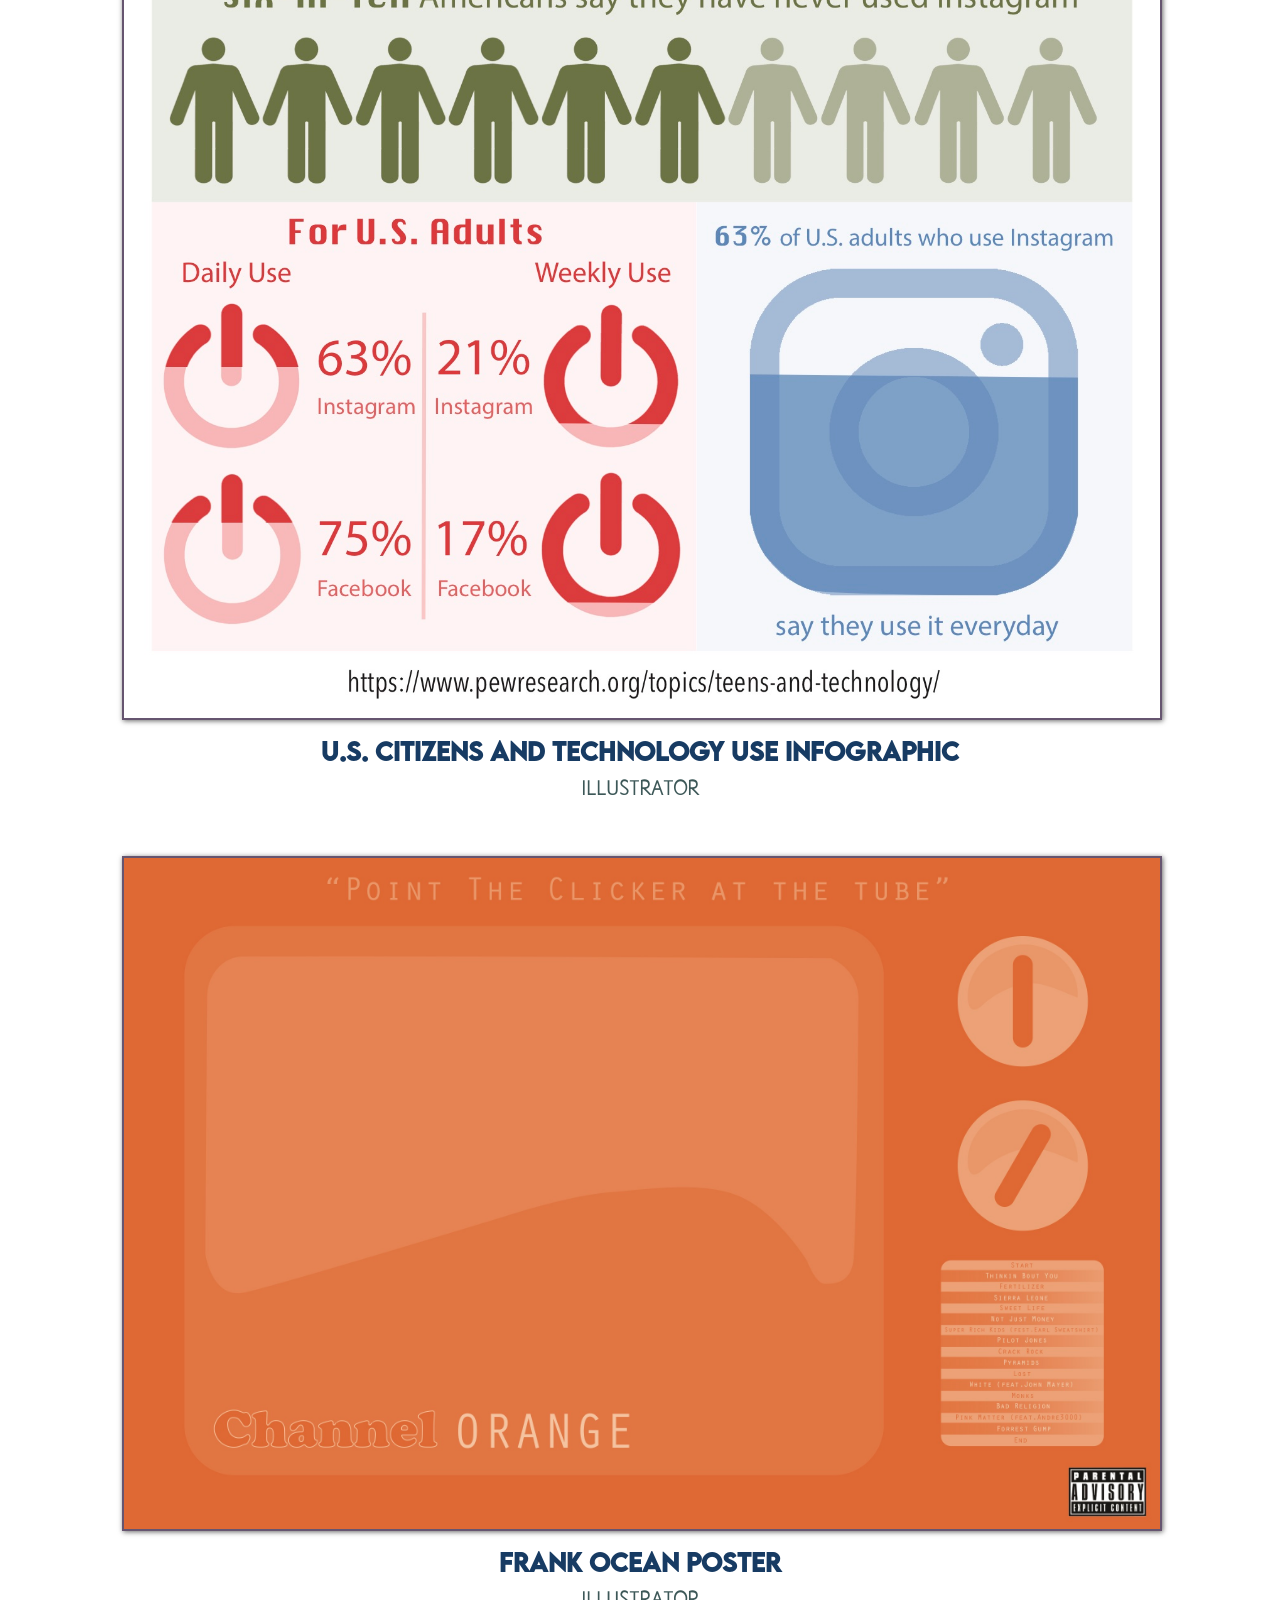
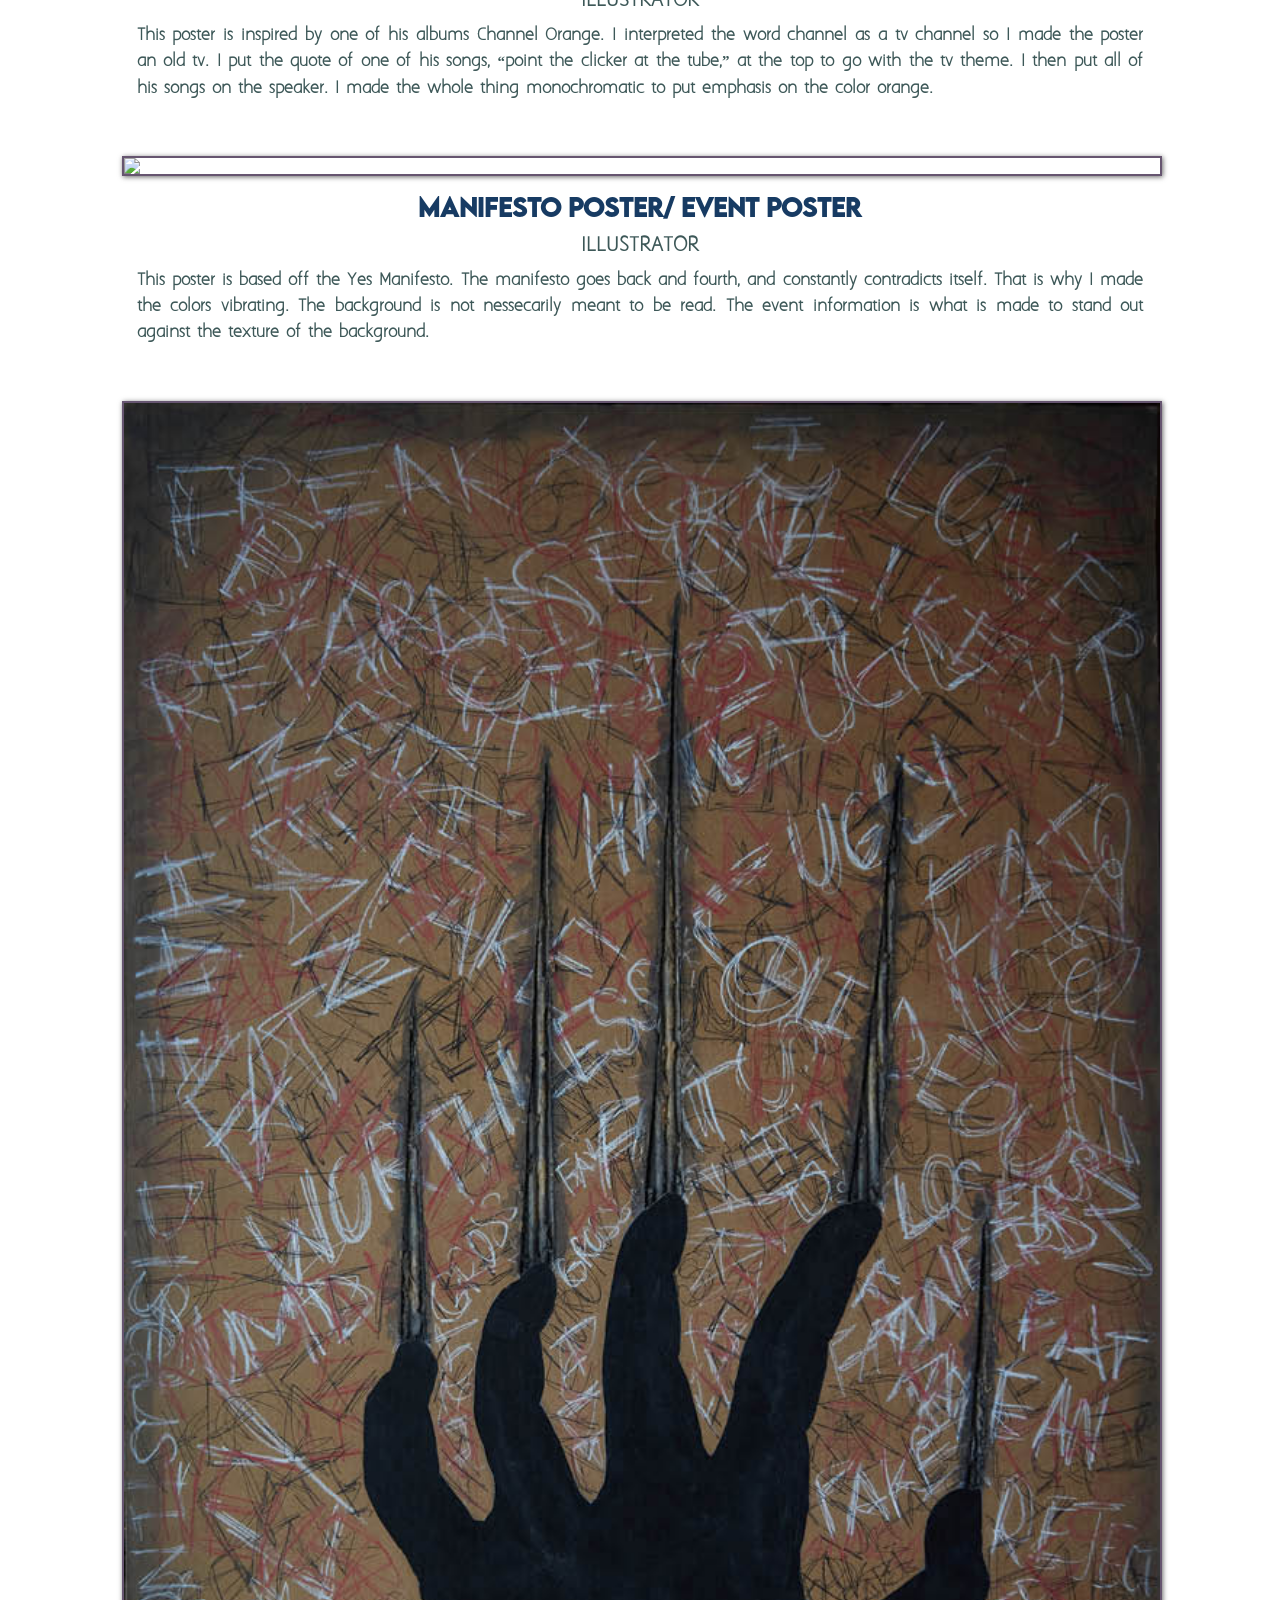
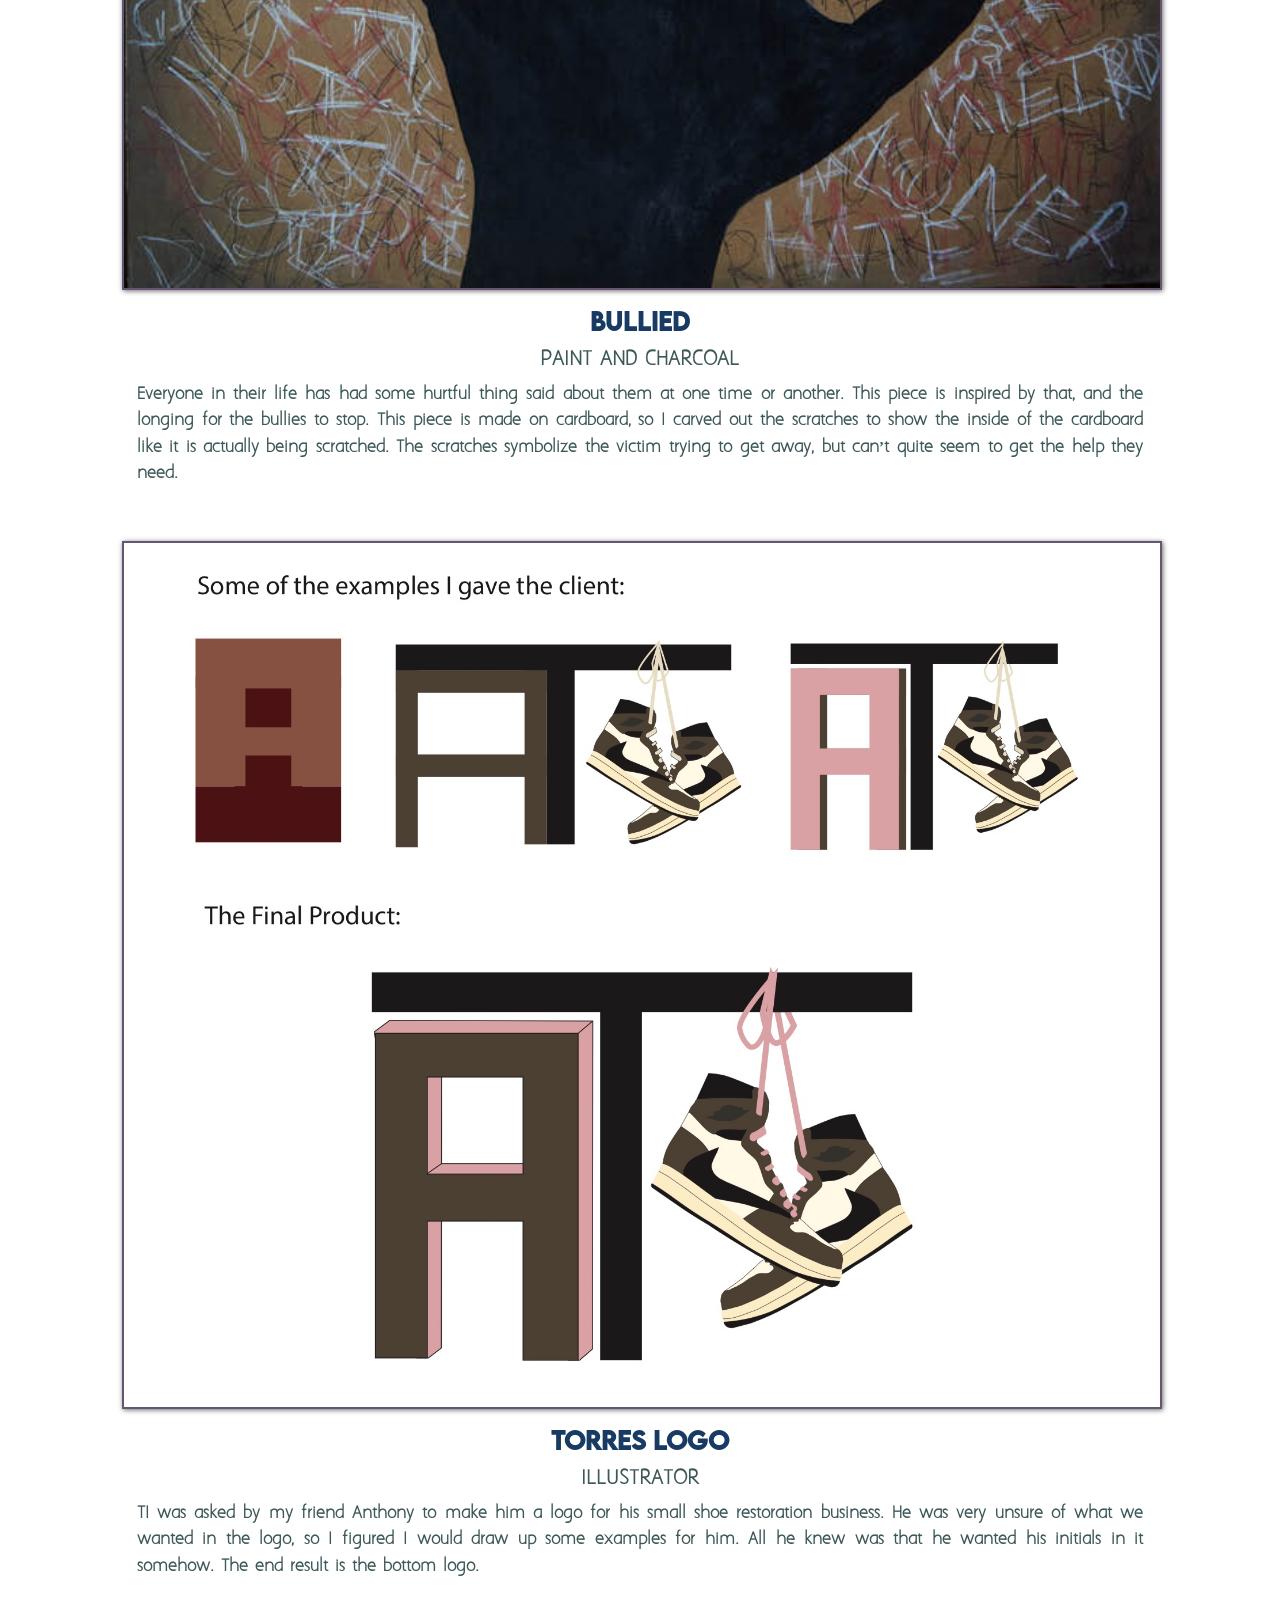
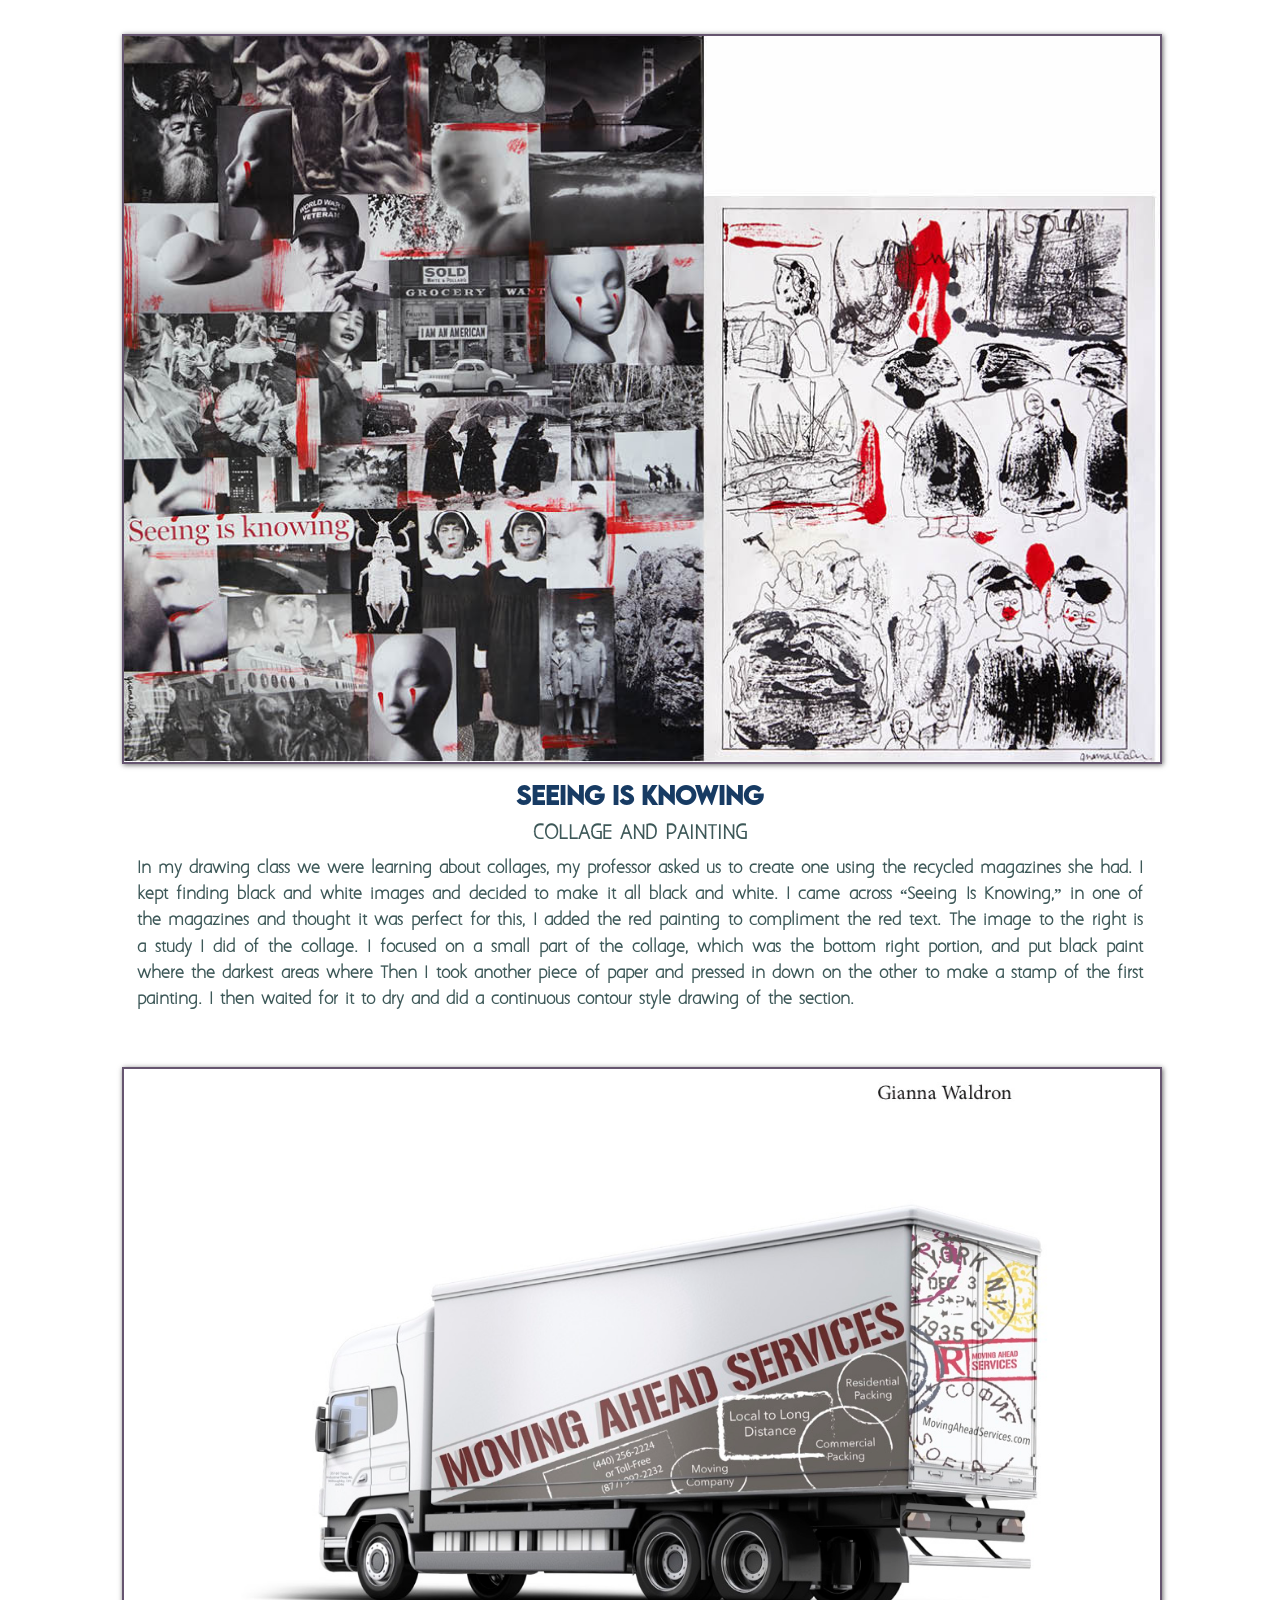
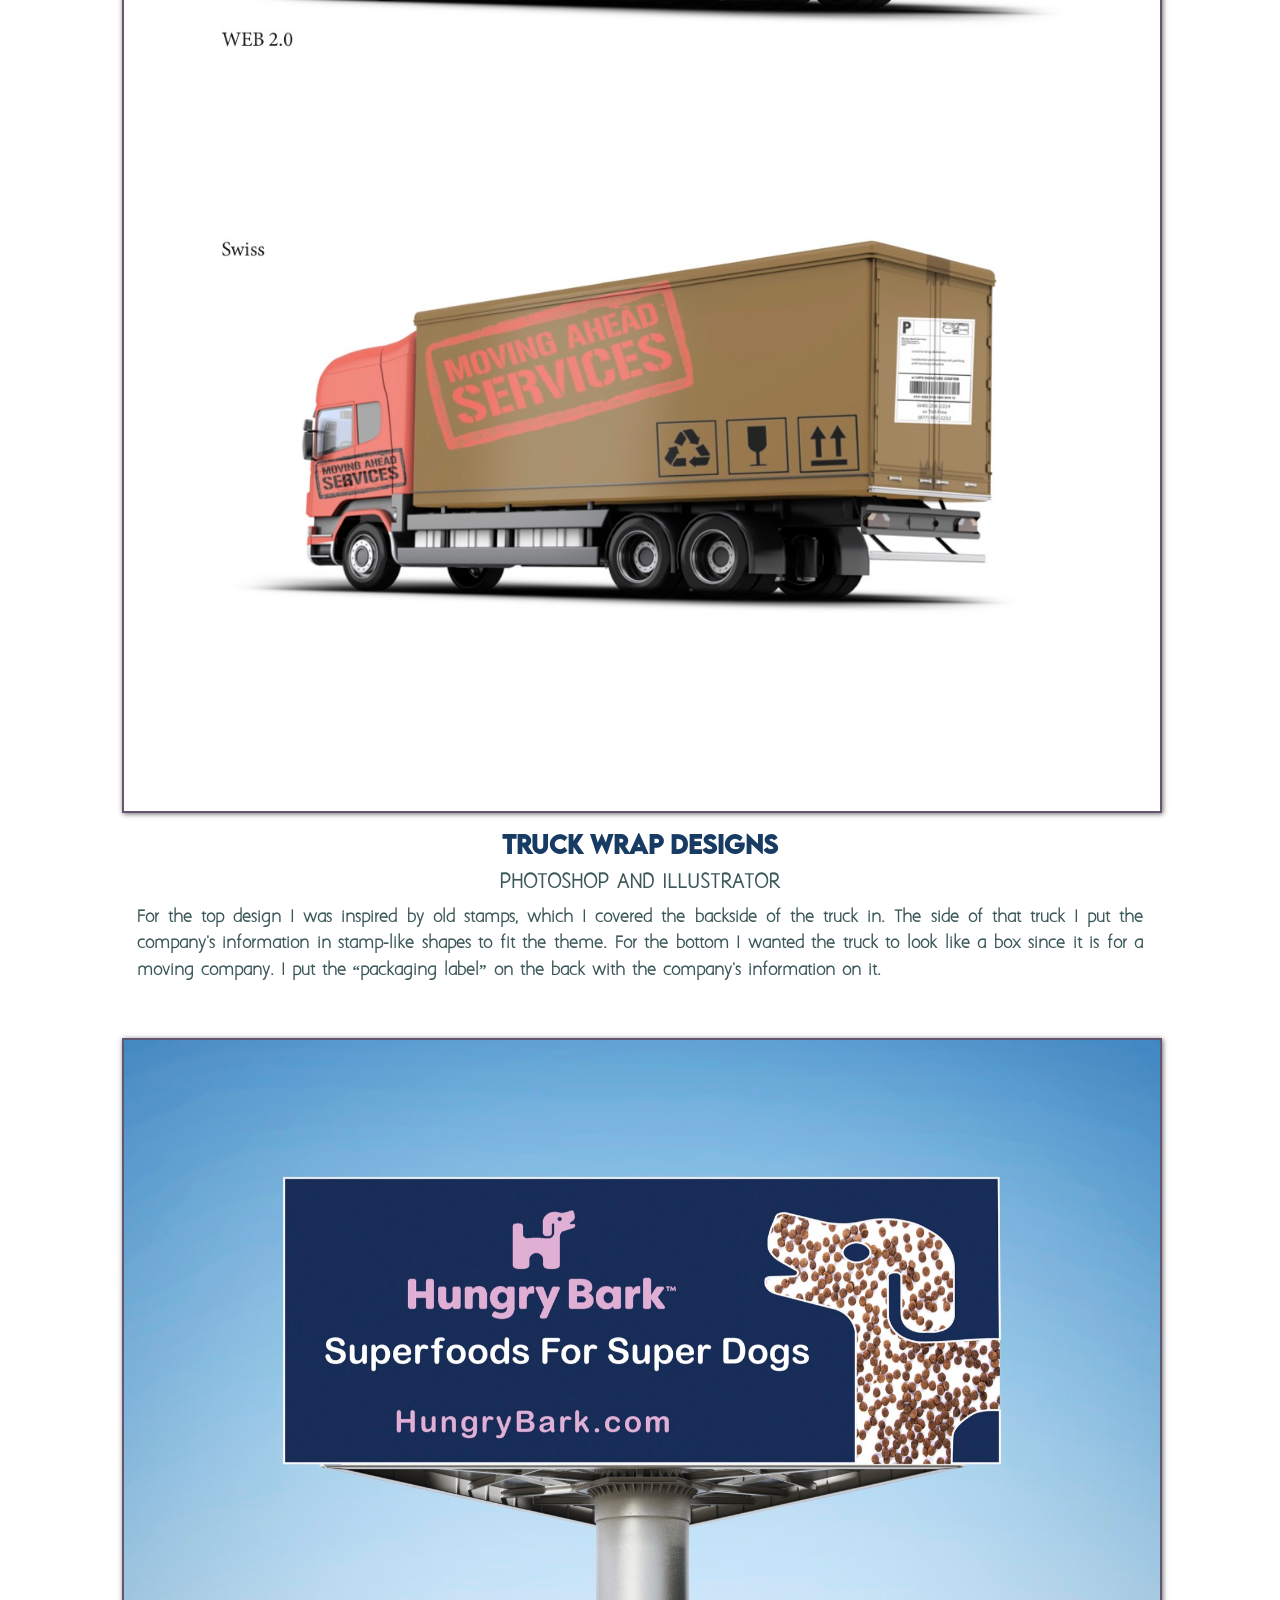
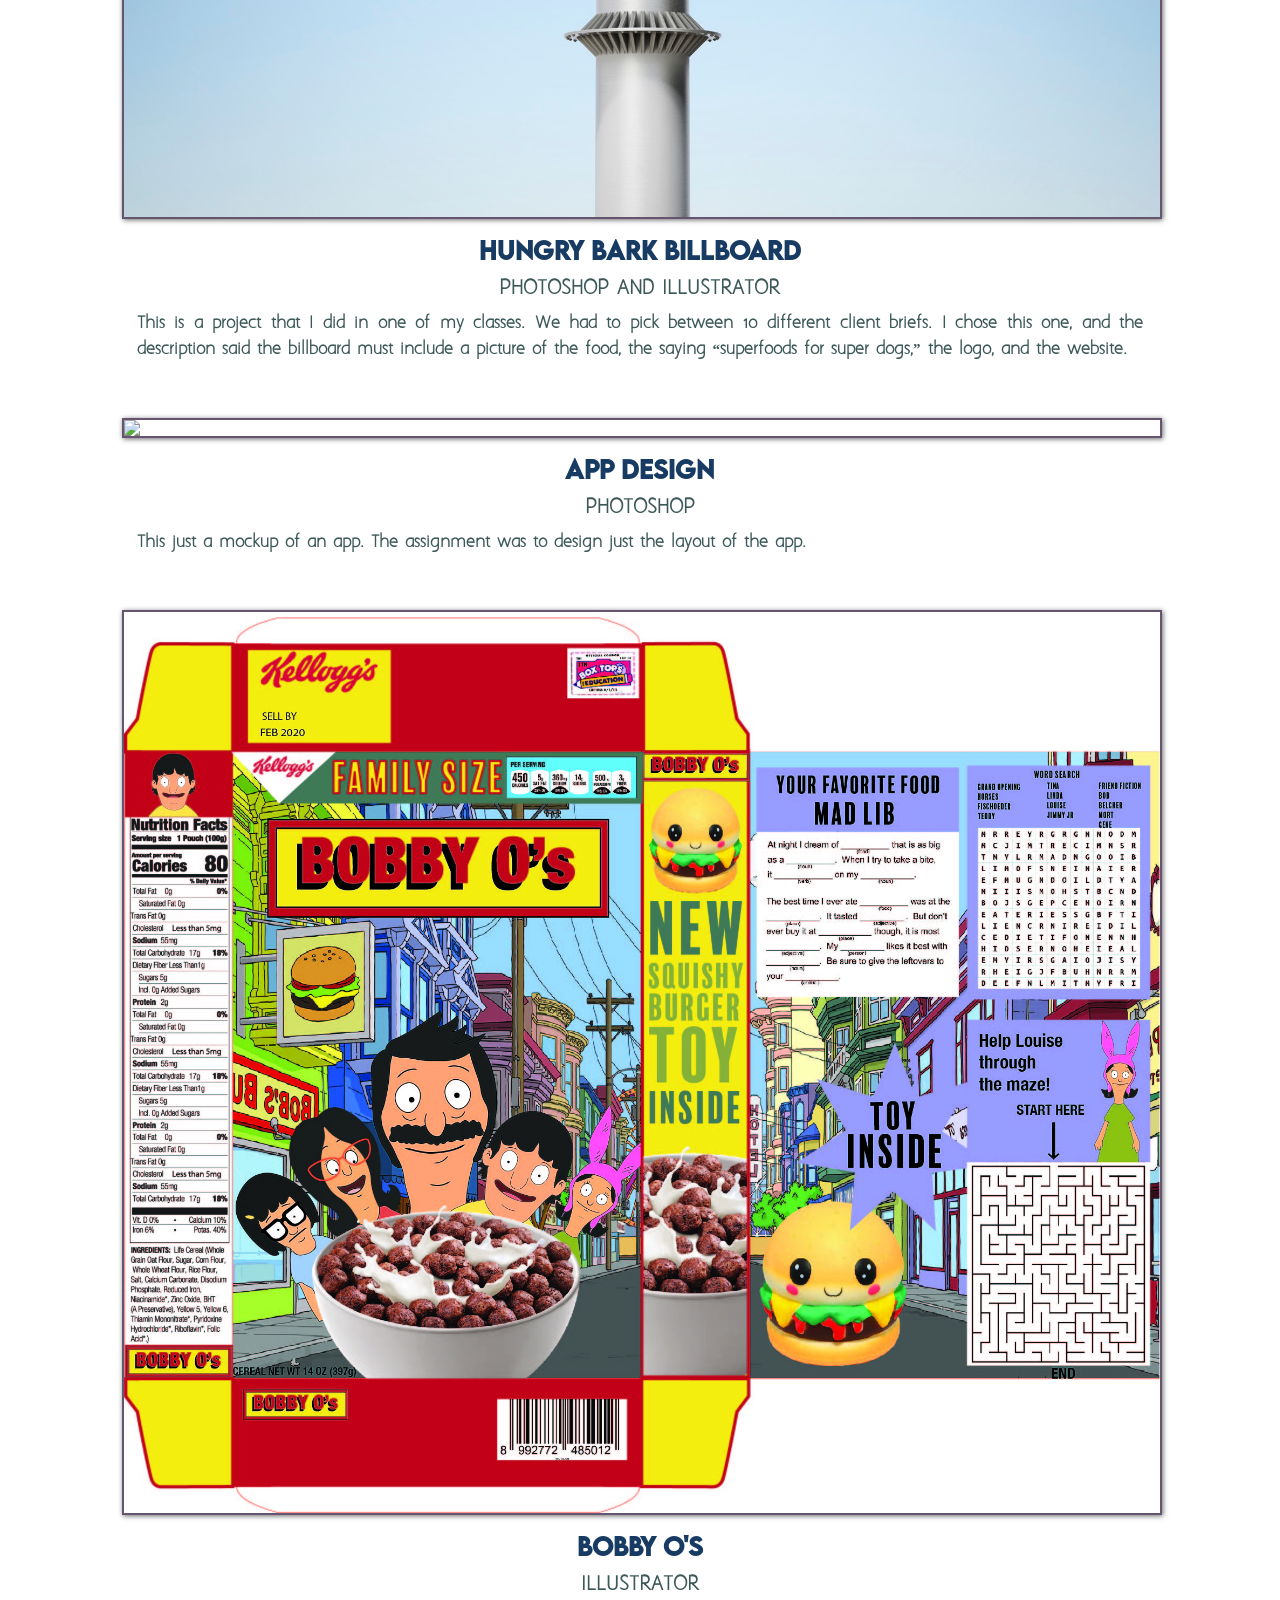
==== commit 7bd39bf8: "new image" ====
--- a/index.html
+++ b/index.html
@@ -23,6 +23,11 @@
 <h3>JPT Mechanical</h3>
 <h4>Illustrator</h4> 
 <h5>This logo was created when my friend asked me if I could make a logo for his dad's new company. He told me that his dad had absolutely no preference for what the logo had to look like, not even a preferred color. The only thing I had to go off was the name JPT Mechanical. So I went to work and this is the final result that they loved. He especially loved the wrench inside the P. 
+</h5>
+<img src="images/24.jpg">
+<h3>Surreal Magazine</h3>
+<h4>InDesign</h4> 
+<h5> This a magazine concept I had created. It is about an art magazine. 
 </h5>
 <img src="images/3.jpg">
 <h3>Broken</h3>
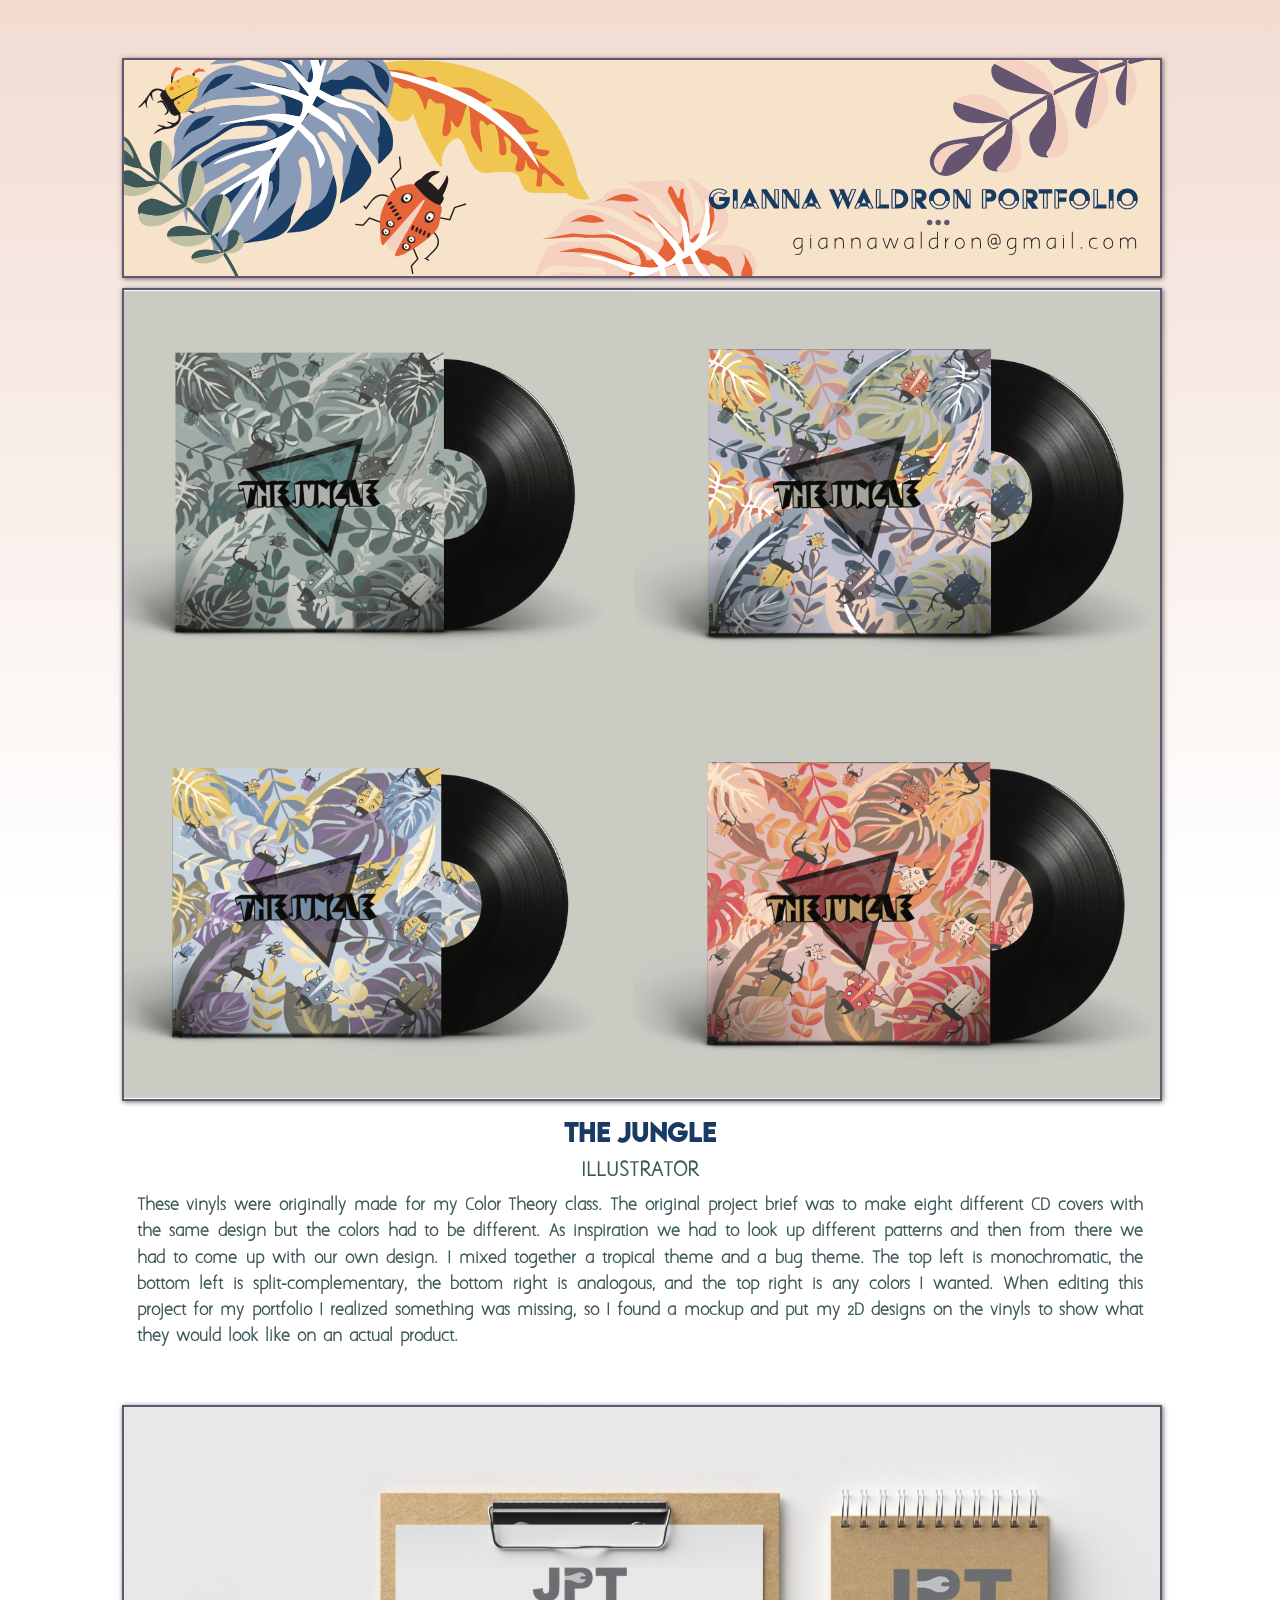
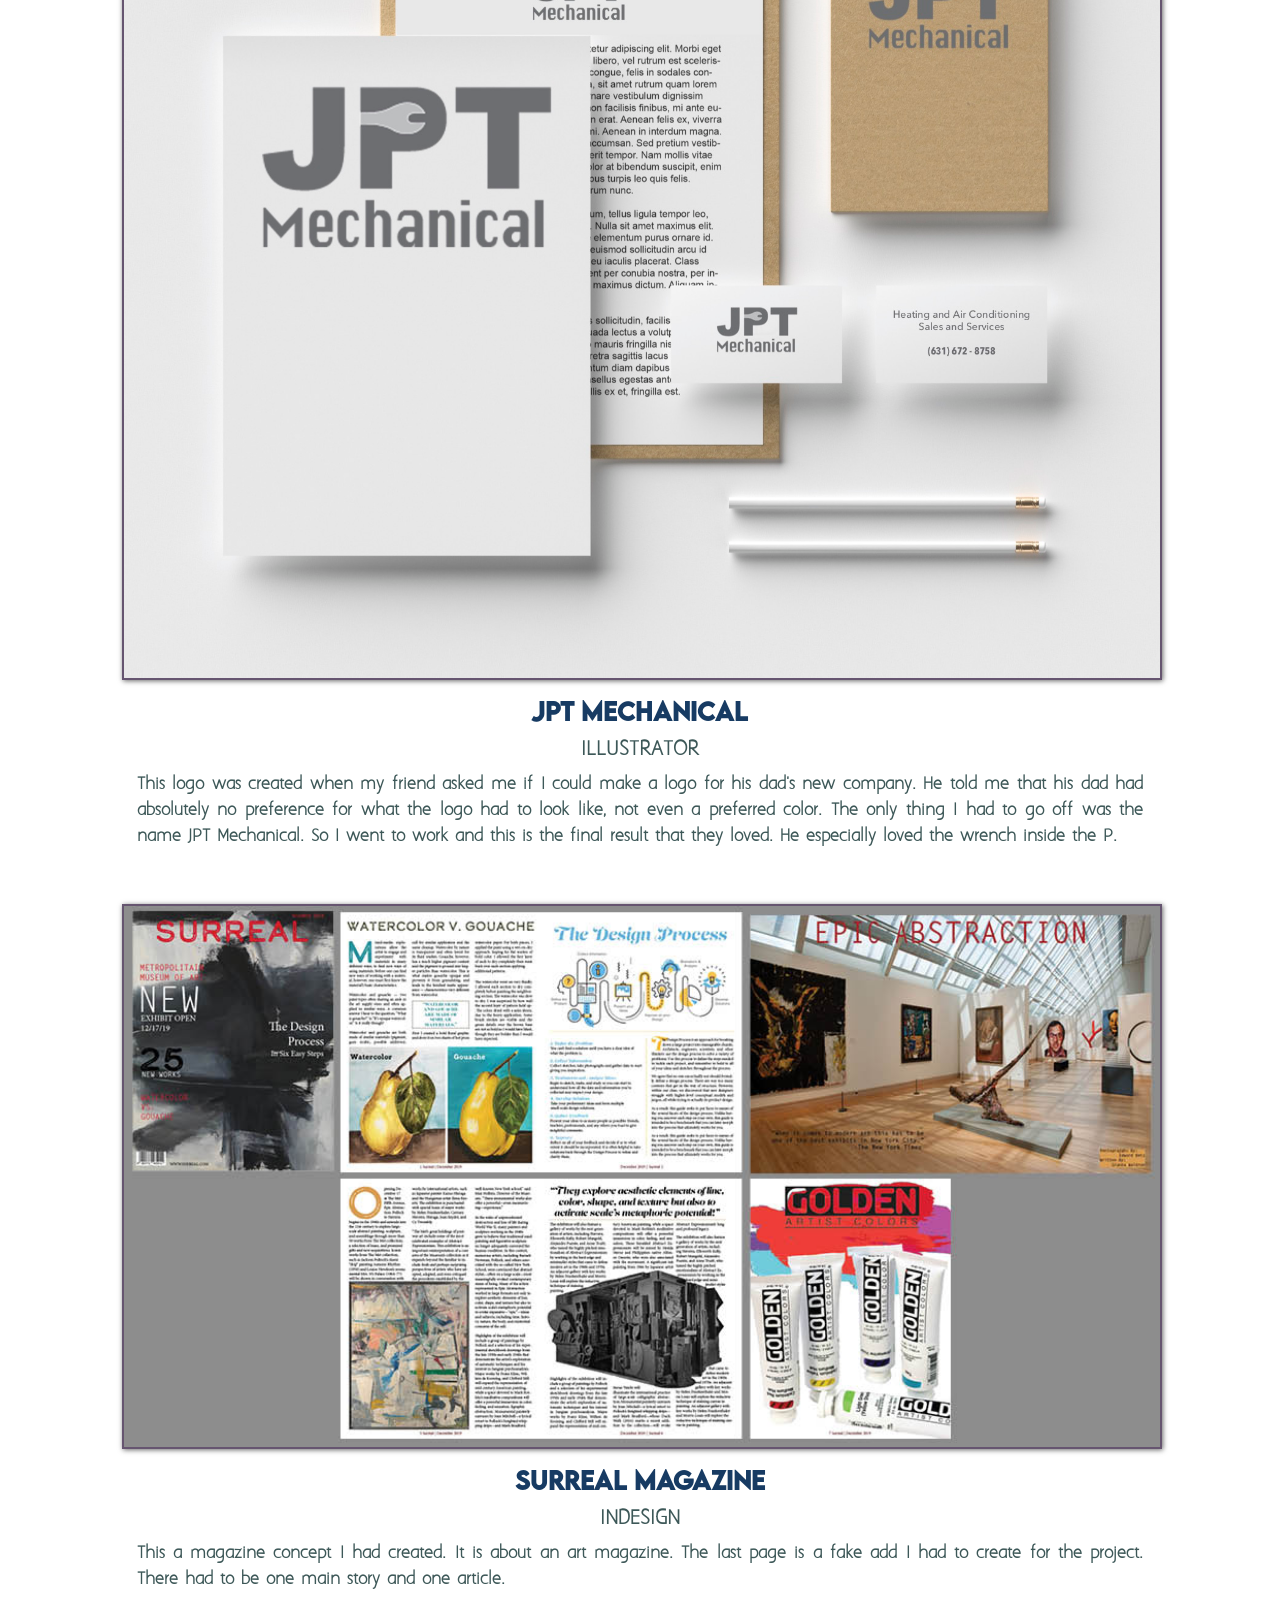
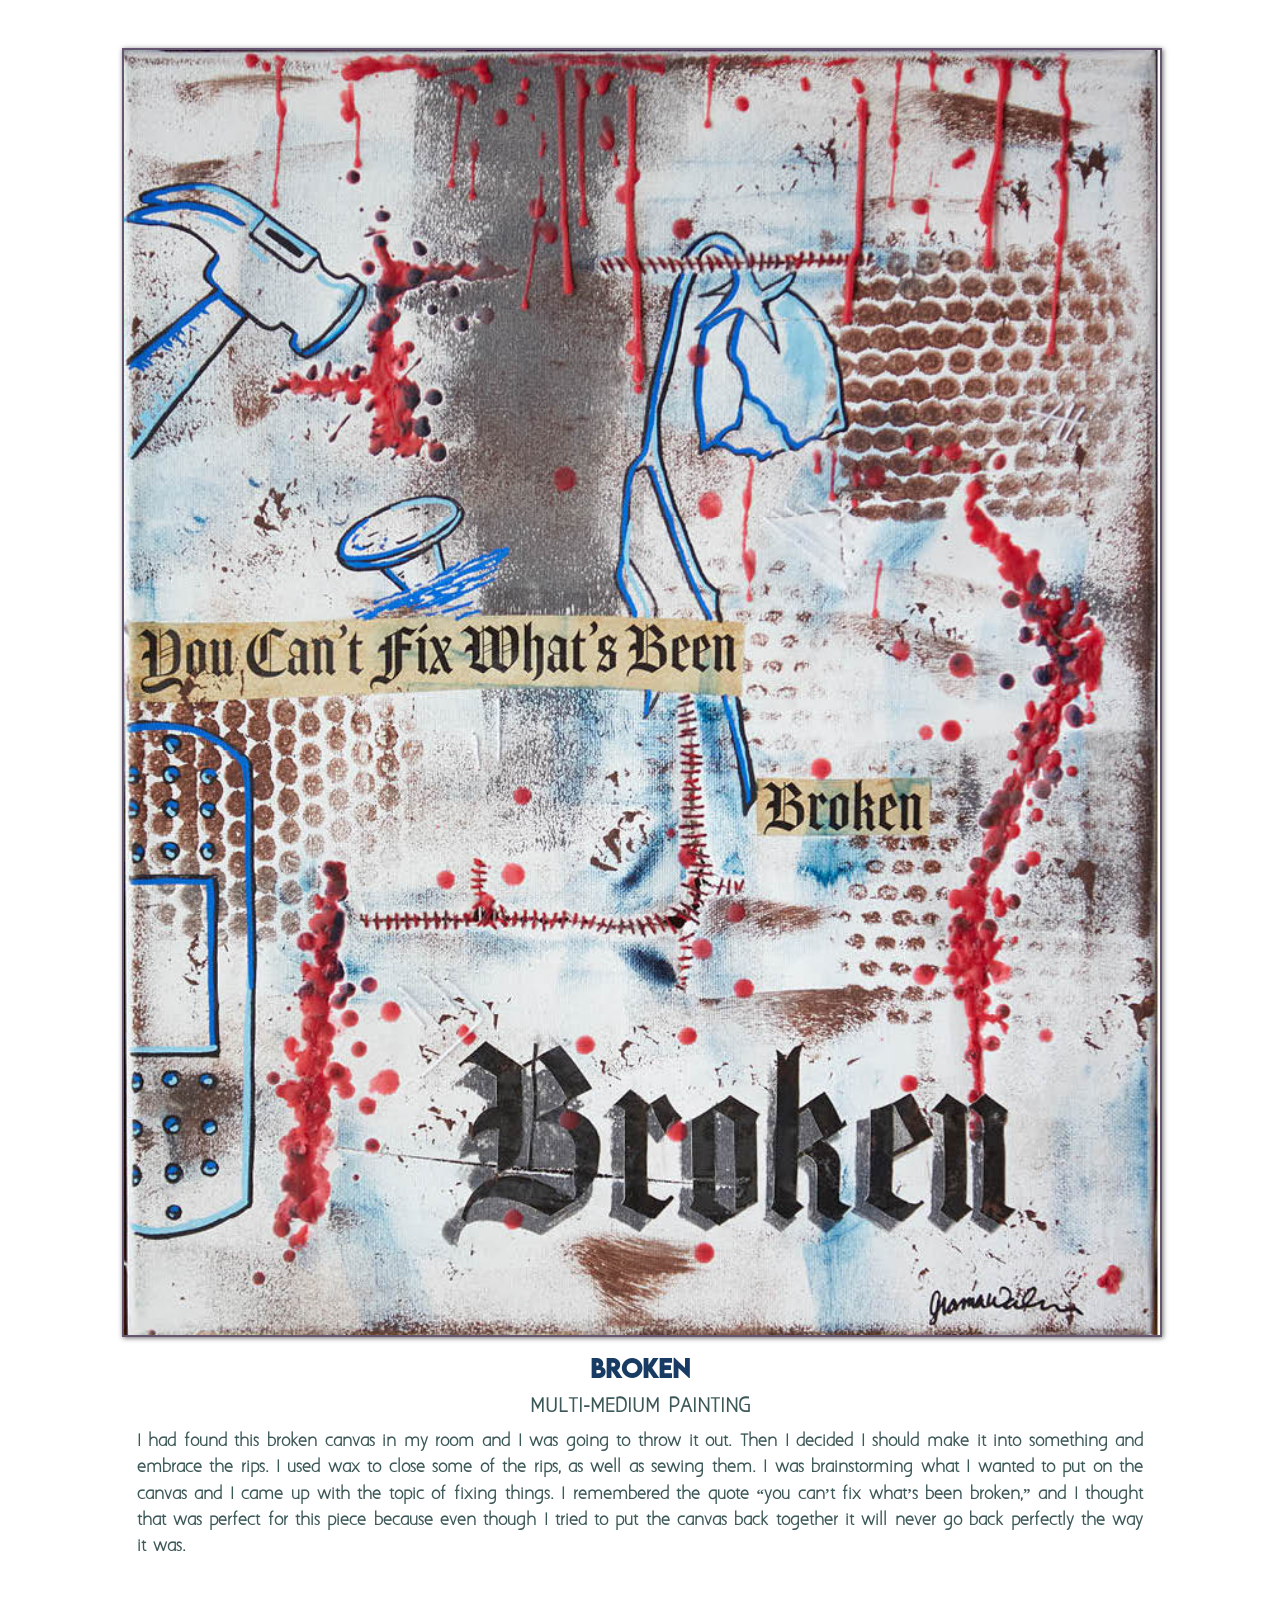
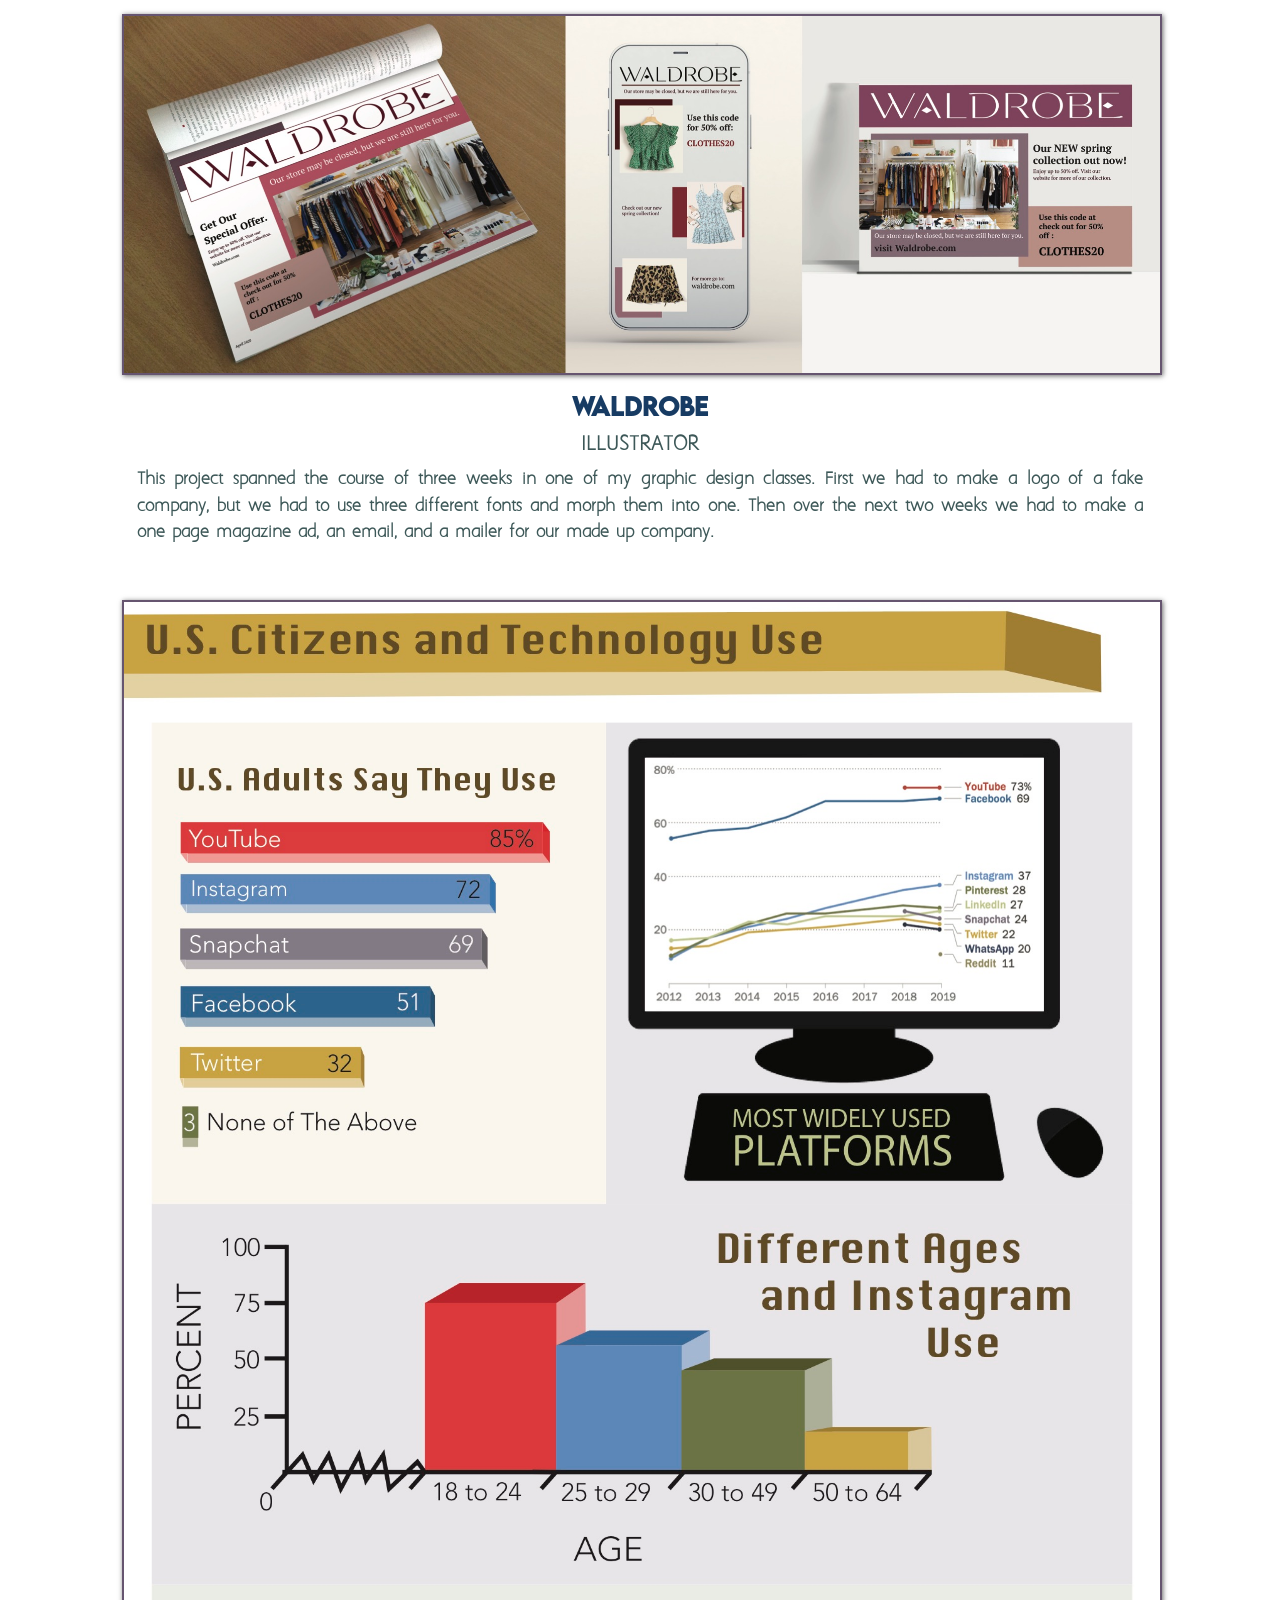
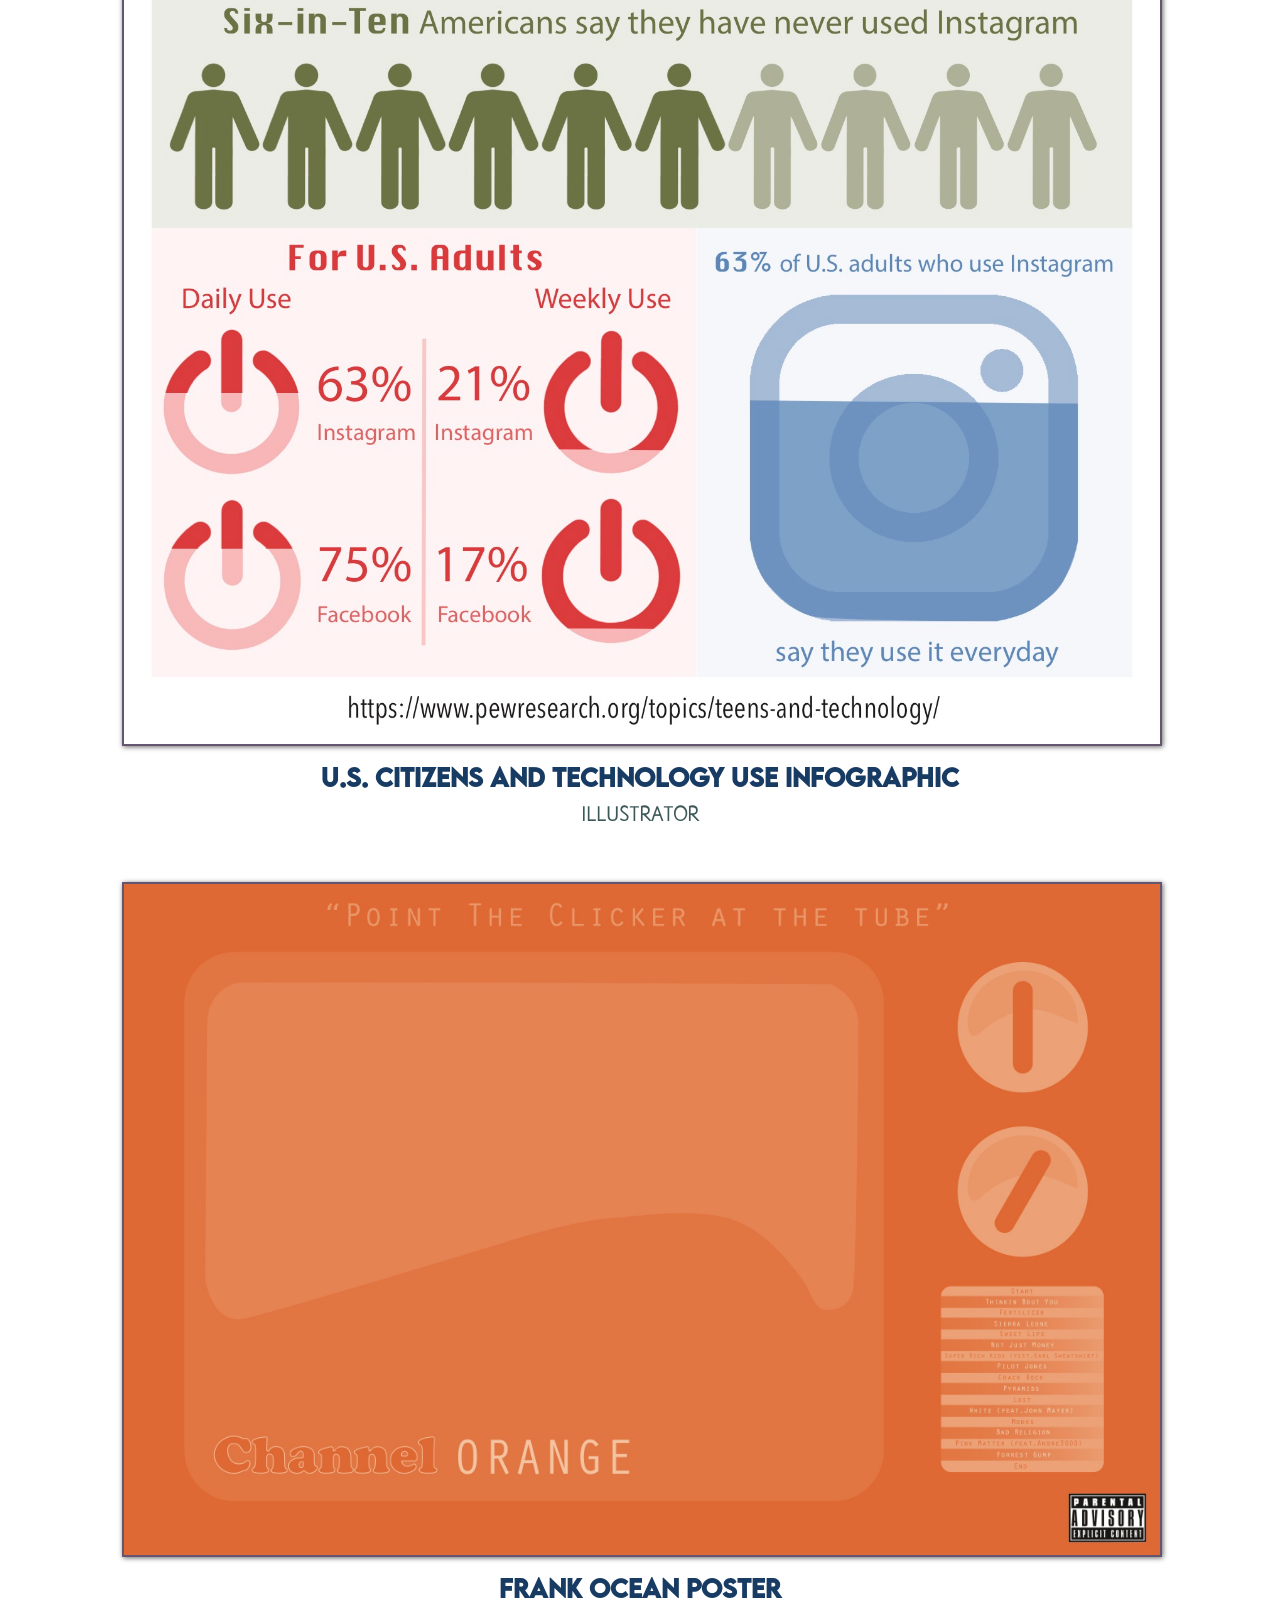
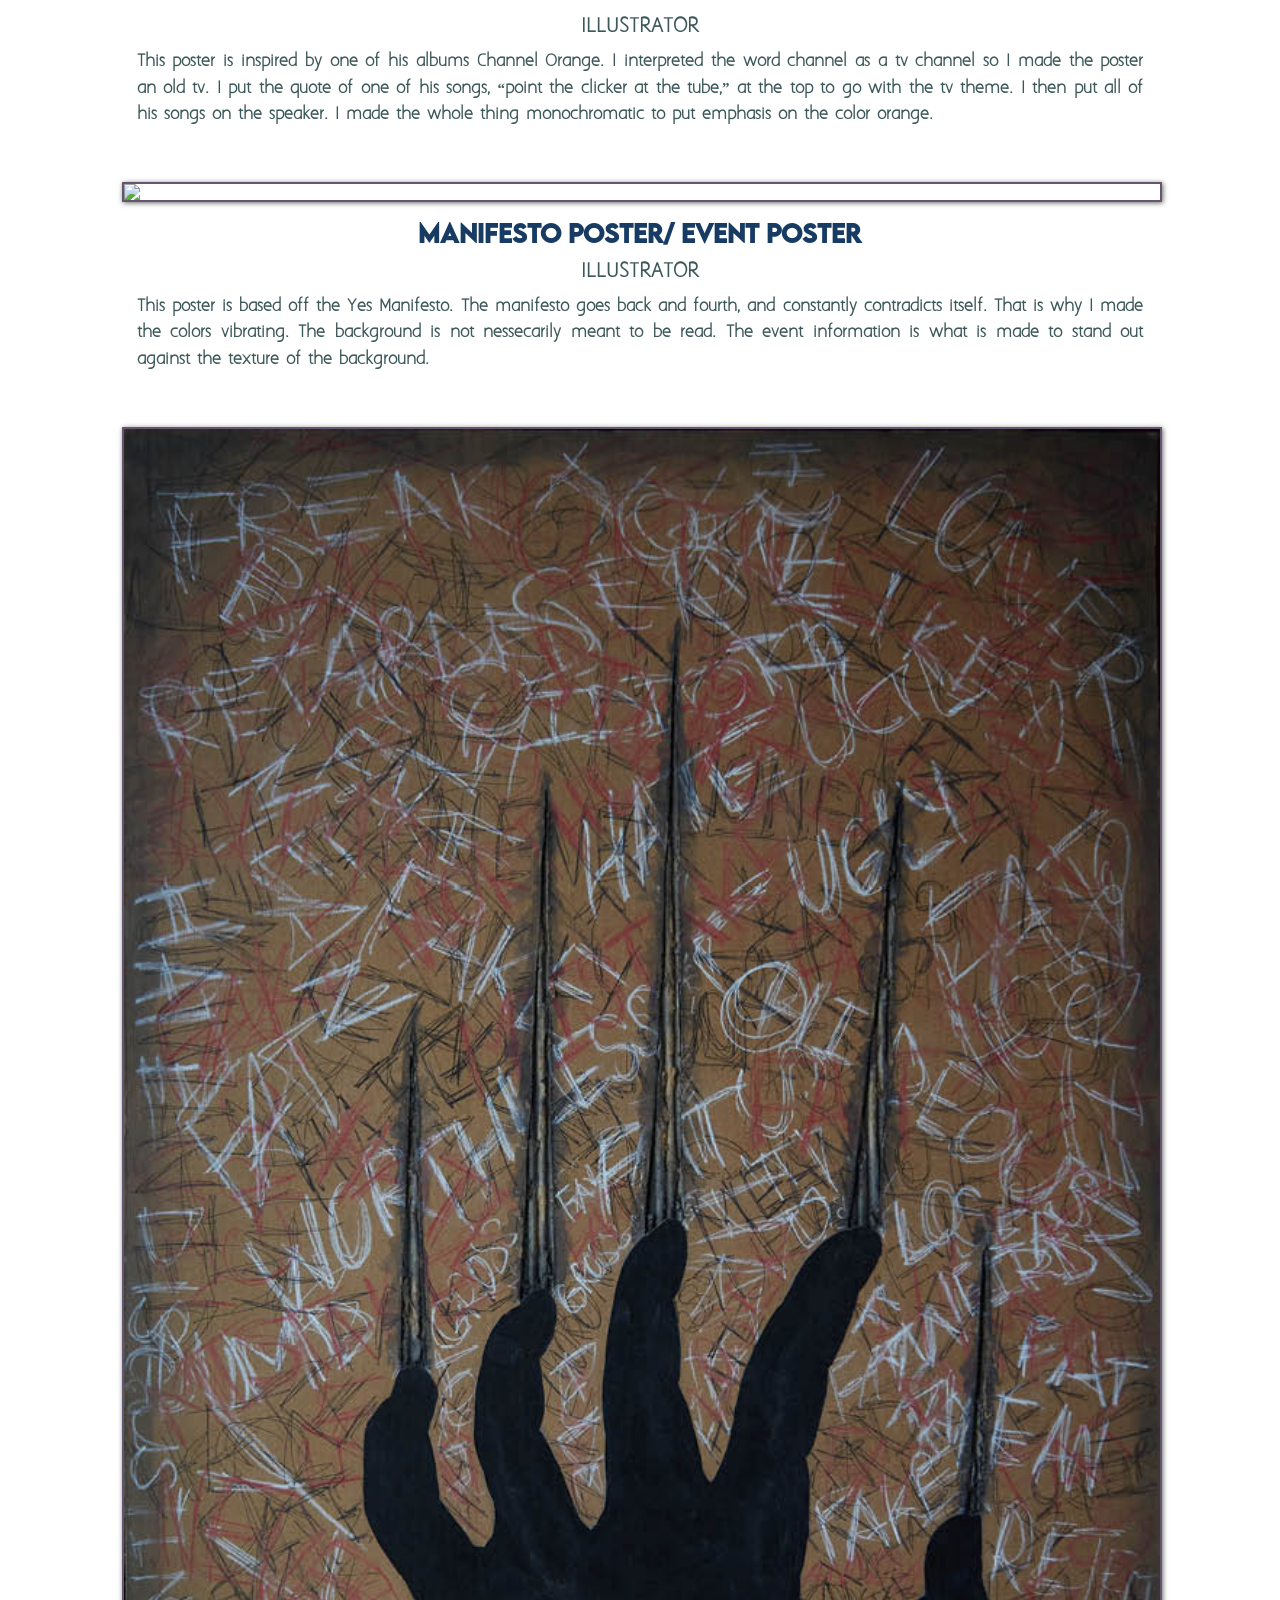
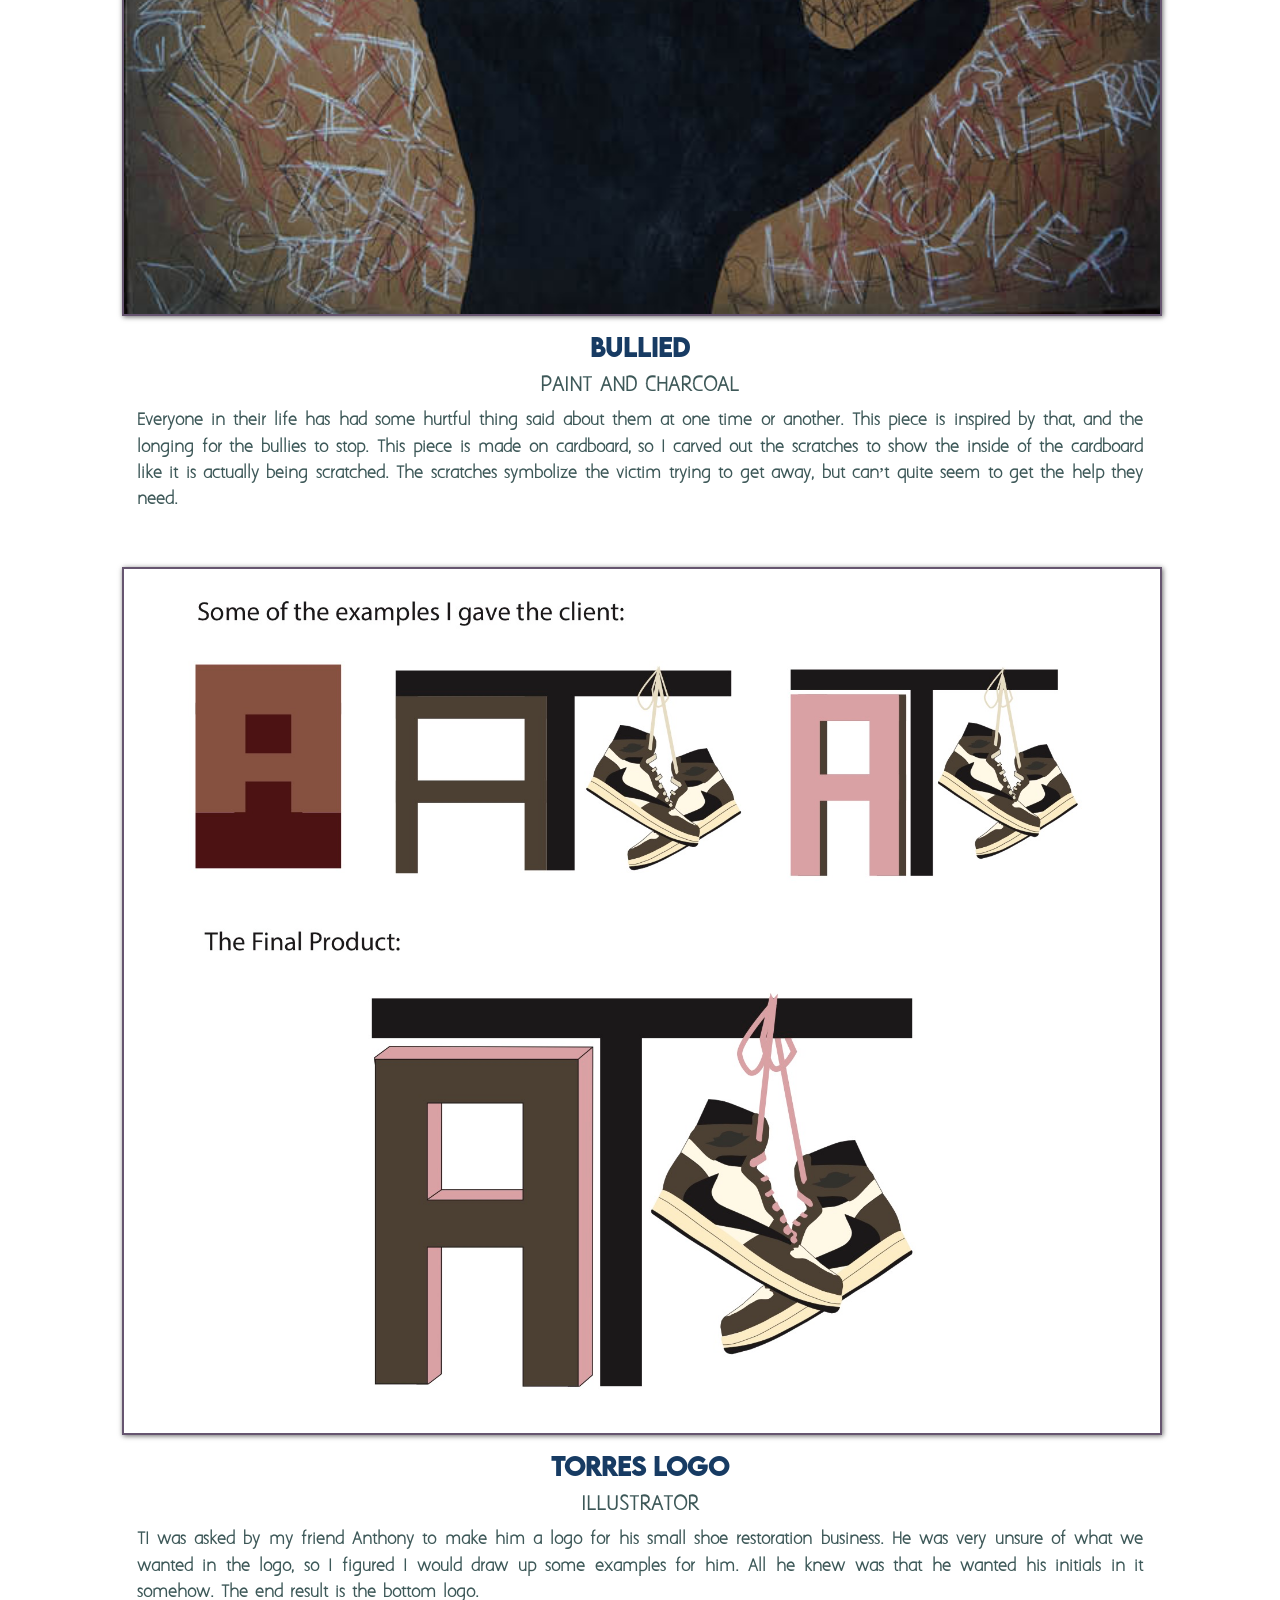
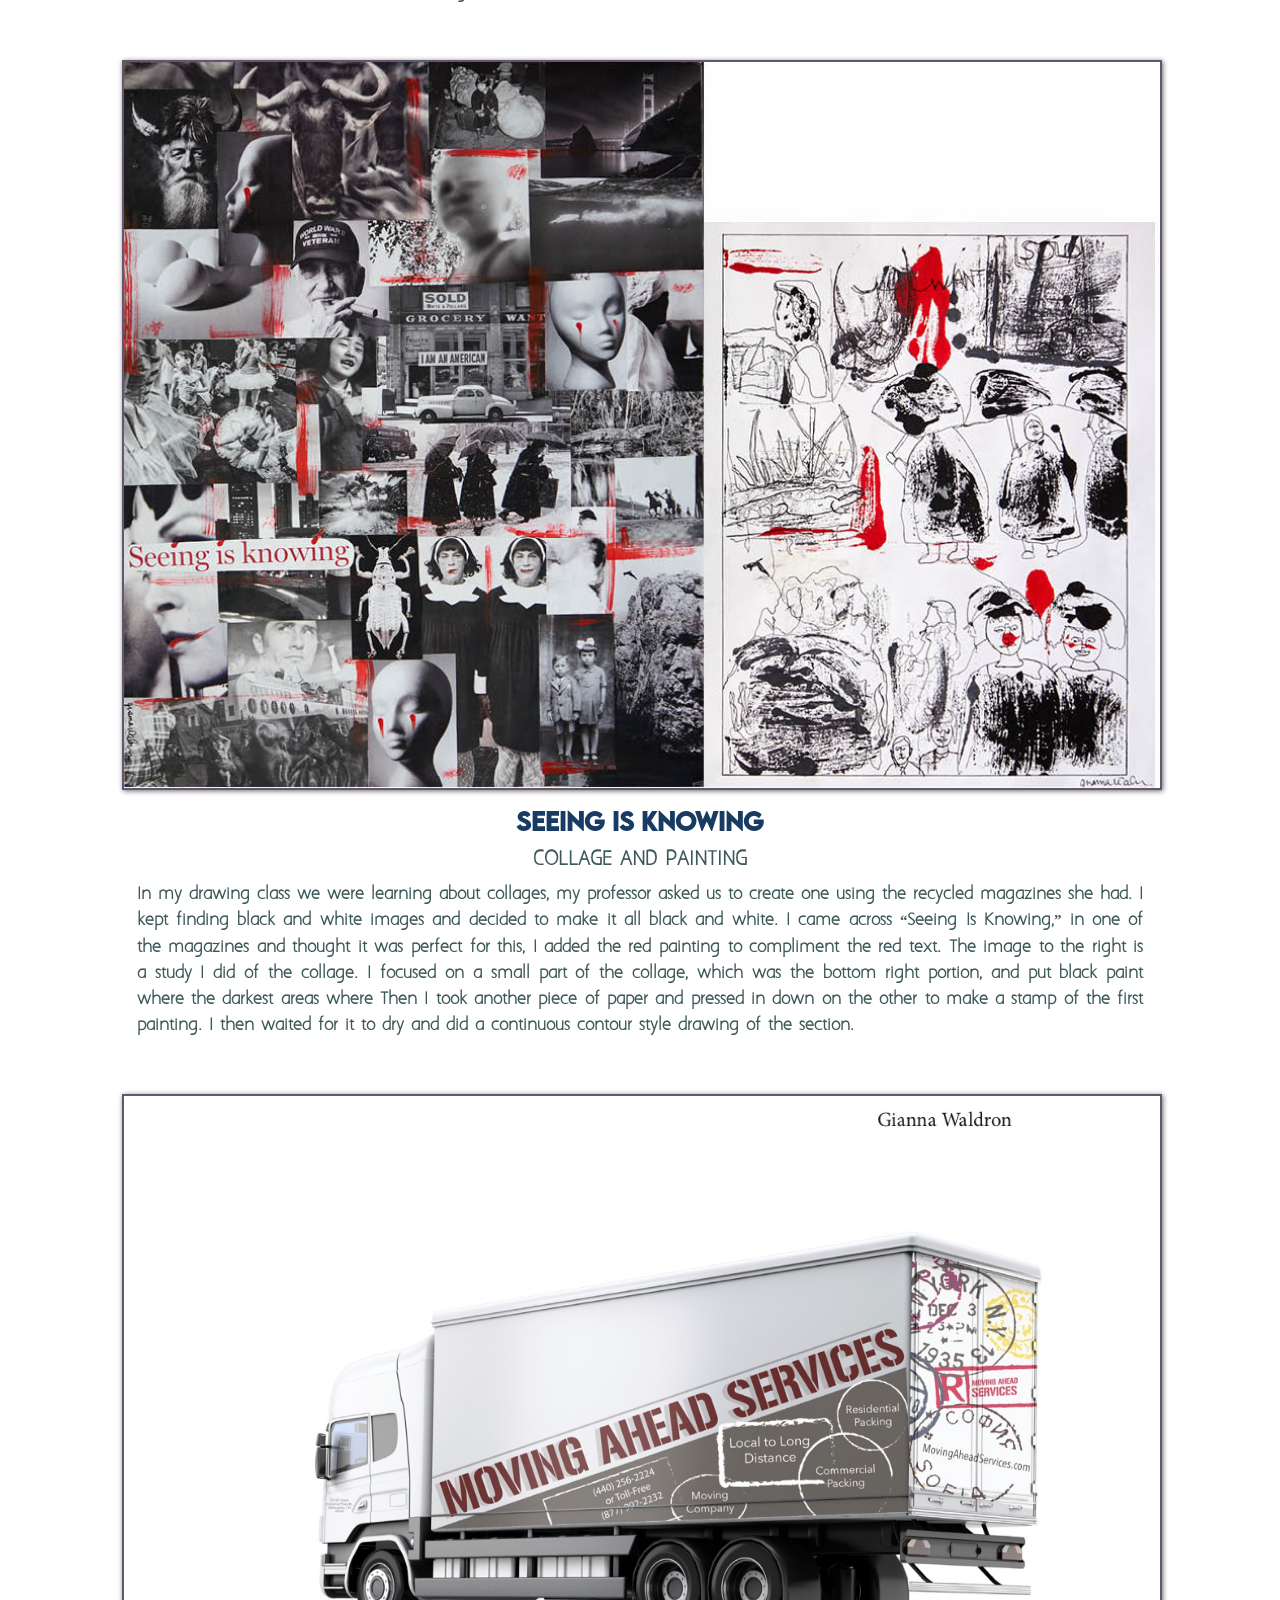
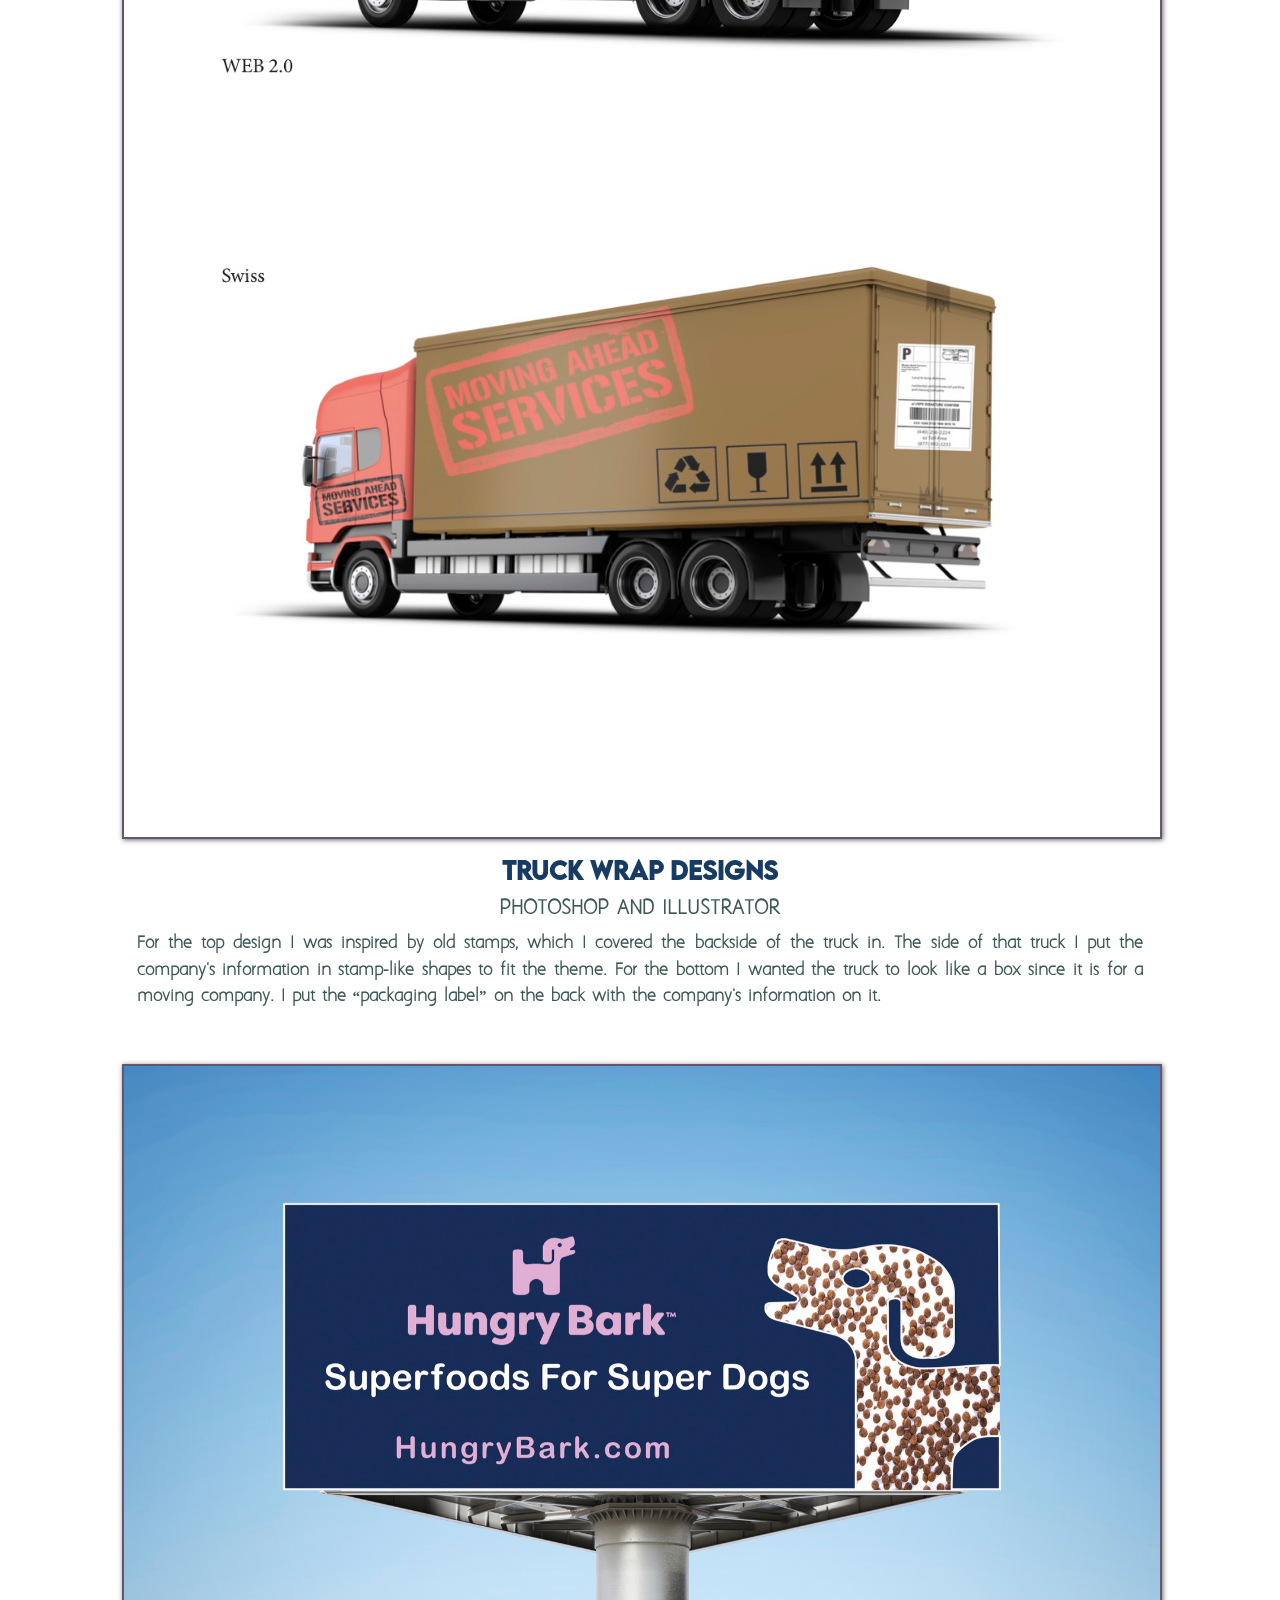
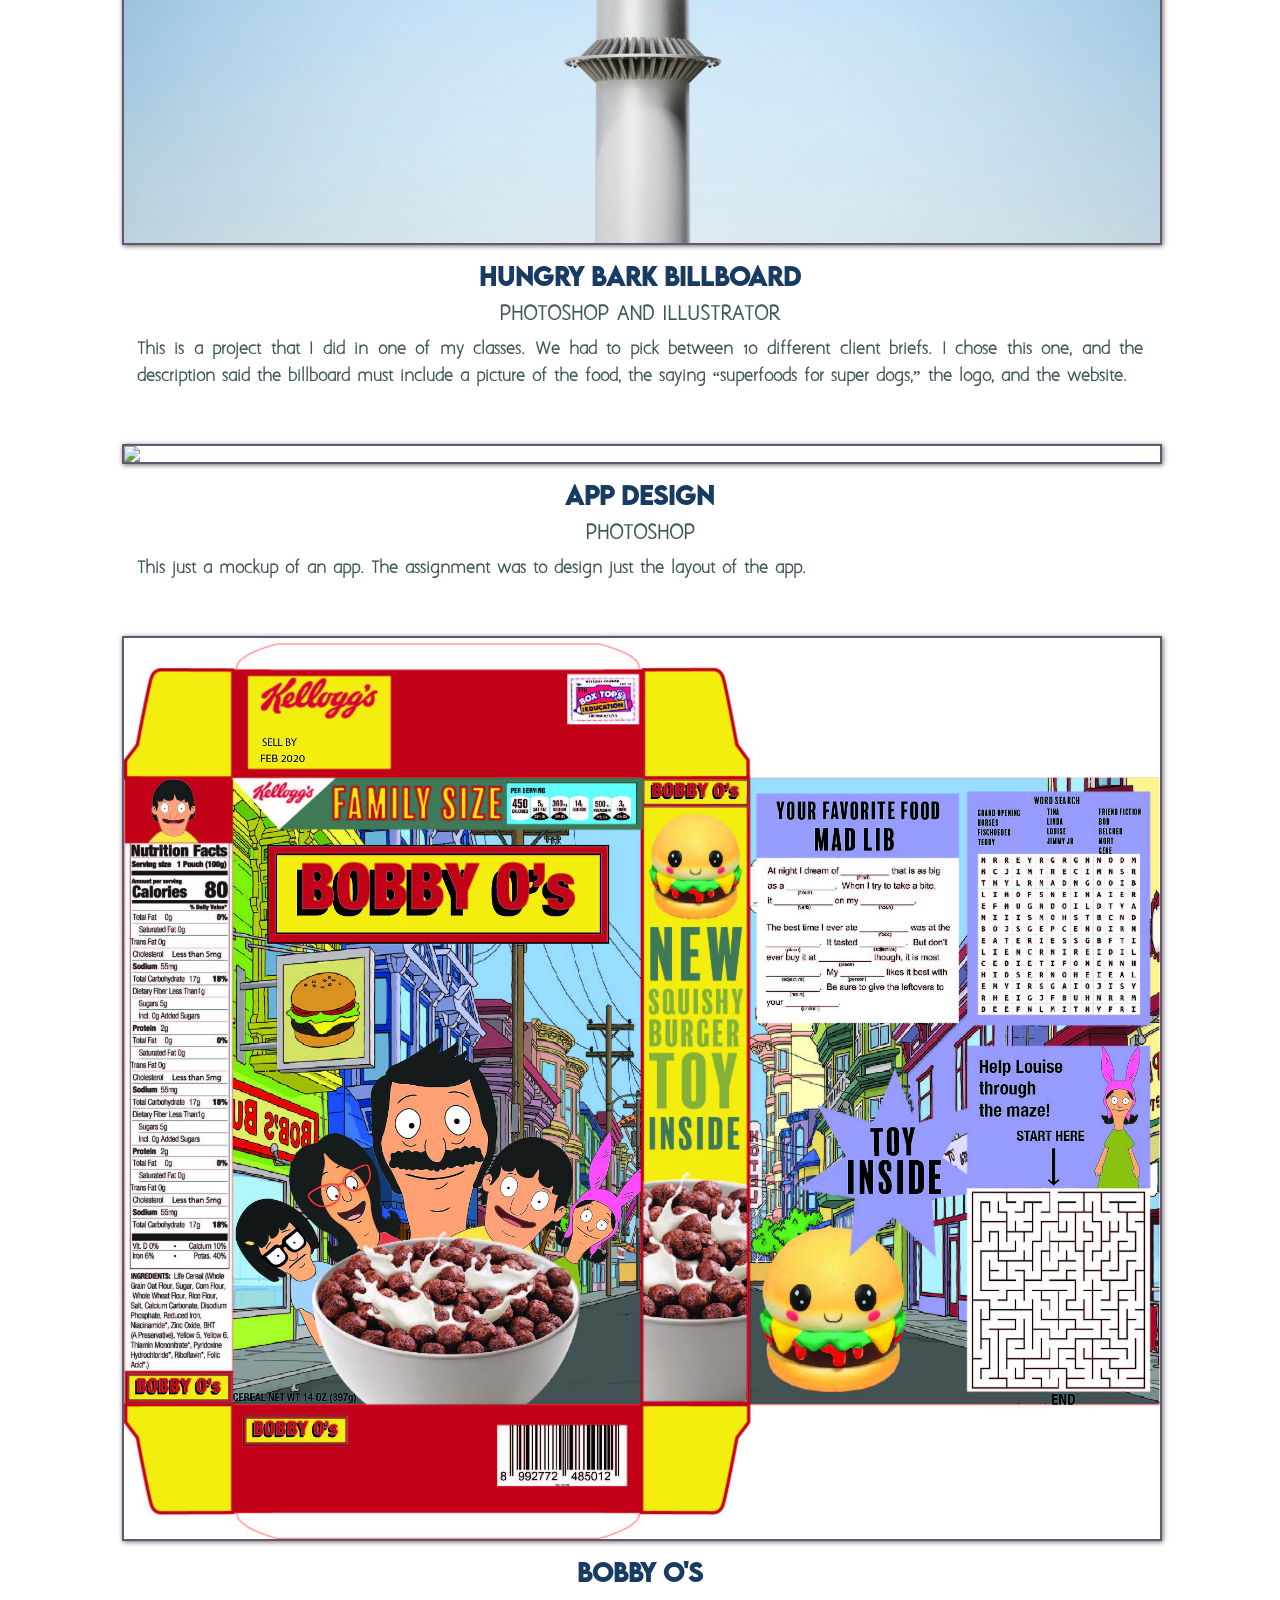
==== commit 0df03a3d: "Update index.html" ====
--- a/index.html
+++ b/index.html
@@ -27,7 +27,7 @@
 <img src="images/24.jpg">
 <h3>Surreal Magazine</h3>
 <h4>InDesign</h4> 
-<h5> This a magazine concept I had created. It is about an art magazine. 
+<h5> This a magazine concept I had created. It is about an art magazine. The last page is a fake add I had to create for the project. There had to be one main story and one article. 
 </h5>
 <img src="images/3.jpg">
 <h3>Broken</h3>
